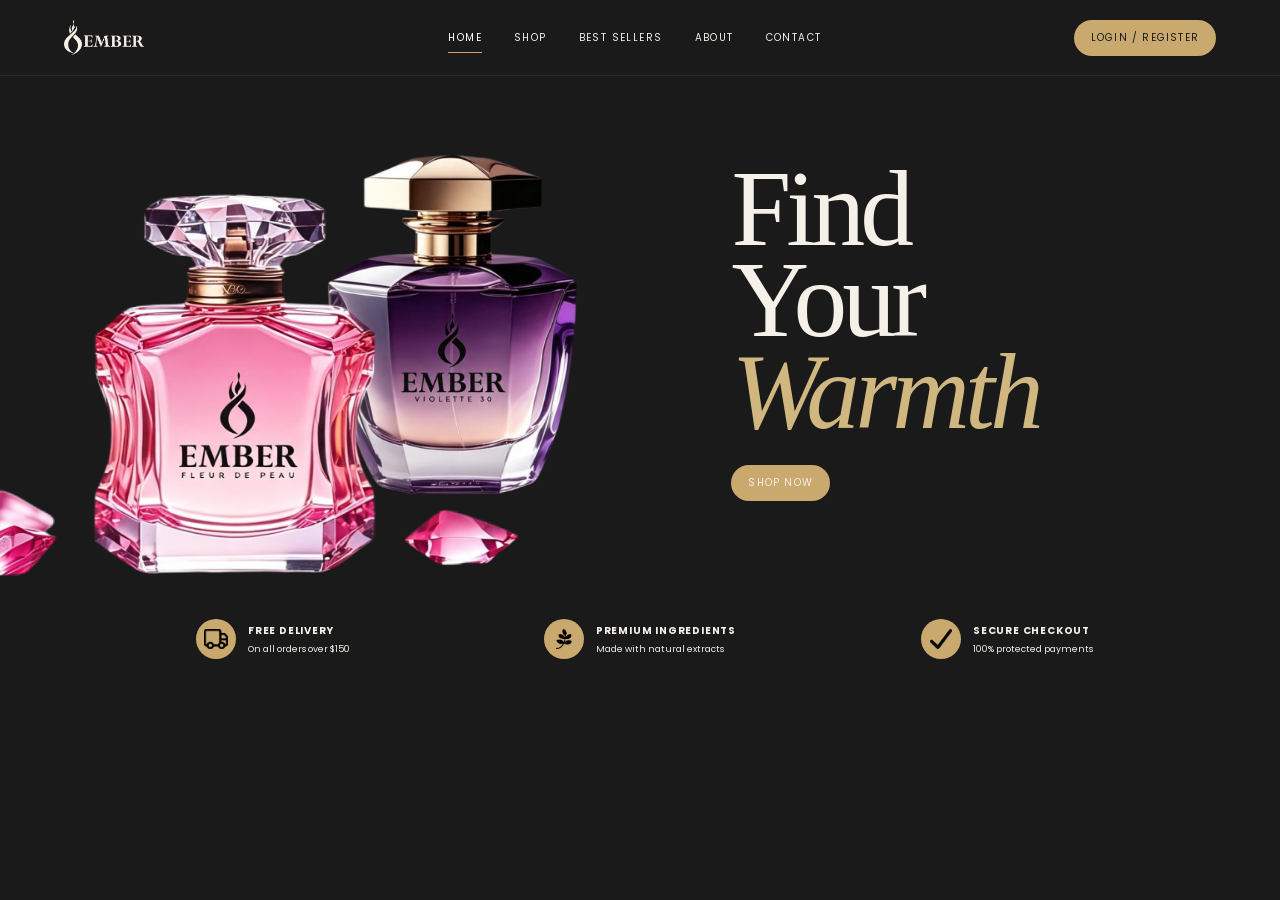
==== index.html @ fade37d4 "build first homepage section with images and icons(HTML & CSS)" ====
<!DOCTYPE html>
<html lang="en">
<head>
  <meta charset="UTF-8">
  <meta name="viewport" content="width=device-width, initial-scale=1.0">
  <title>Document</title>

  <link rel="preconnect" href="https://fonts.googleapis.com">
  <link rel="preconnect" href="https://fonts.gstatic.com" crossorigin>
  <link href="https://fonts.googleapis.com/css2?family=Montserrat:ital,wght@0,100..900;1,100..900&family=Poppins:ital,wght@0,100;0,200;0,300;0,400;0,500;0,600;0,700;0,800;0,900;1,100;1,200;1,300;1,400;1,500;1,600;1,700;1,800;1,900&display=swap" rel="stylesheet">

  <link rel="stylesheet" href="styles.css">
</head>
<body>
    <main class="homepage">
      <header class="homepage-header">
        <img src="images/logo/logo-cream white.png" alt="">
        
        <nav class="main-nav">
          <a class="active" href="#top">Home</a>
          <a href="#bestsellers">Shop</a>
          <a href="#bestsellers">Best Sellers</a>
          <a href="#about">About</a>
          <a href="#contact">Contact</a>
        </nav>

        <div class="header-actions">
          <button class="login-button">
            Login / Register
          </button>
        </div>
      </header>

      <section class="hero">
        <div class="hero-text">
          <h1>Find<br />Your <em>Warmth</em></h1>
          <a class="button button-champagne" href="#bestsellers">Shop now</a>
        </div>

        <div class="hero-art">
          <img class="image-1" src="images/products/1-transparent.png" alt="">
          <img class = "image-2" src="images/products/11-transparent.png" alt="">
        </div>  
      </div>
    </section>

    <section class="trust-strip">
      <div class="trust-item">
        <div class="trust-icon">
          <img src="images/icon/delivery.png" alt="">
        </div>
      <div>
        <strong>Free delivery</strong>
        <small>On all orders over $150</small>
      </div>
    </div>
      
      <div class="trust-item">
        <div class="trust-icon">
          <img src="images/icon/leaf.png" alt="">
        </div>
        <div>
          <strong>Premium ingredients</strong>
          <small>Made with natural extracts</small>
        </div>
      </div>
      
      <div class="trust-item">
        <div class="trust-icon">
          <img src="images/icon/check.png" alt="">
        </div>
        <div>
          <strong>Secure checkout</strong>
          <small>100% protected payments</small>
        </div>
      </div>
    </section>

    </main>
</body>
</html>
---- styles.css ----
:root{
  --ink:#1A1A1A;
  --paper:#F5F0E8;
  --champagne:#C9A96E;
  --champagne-light:#d0b77f;
  --serif: 'Perpetua', Georgia, serif;
  --sans:'Poppins',Arial,sans-serif;
  --ease:cubic-bezier(.23,1,.32,1)
}

*{
  box-sizing:border-box
}
  
html{
  scroll-behavior:smooth
}

body{
  margin:0;
  background:var(--ink);
  color:var(--paper);
  font-family:var(--sans);
  font-size:14px
}

a{
  color:inherit;
  text-decoration:none
}

button,input{
  font:inherit
}

button{
  border:0;
  cursor:pointer
}

.homepage{
  overflow:hidden;
  background:var(--ink)
}

.homepage-header{
  height:76px;
  padding:0 clamp(24px,5vw,74px);
  display:flex;
  align-items:center;
  gap:clamp(24px,5vw,72px);
  border-bottom:1px solid #f4ece314;
  position:relative;
  z-index:5
}

.homepage-header img{
  width: 80px;
  height: 35px;
  object-fit: cover;
  margin-right: 52px;
}

.main-nav{
  display:flex;
  align-items:center;
  gap:clamp(17px,2.5vw,38px);
  margin:auto;
  font-size:10px;
  letter-spacing:.14em;
  text-transform:uppercase;
  color: var(--paper)
}

.main-nav a{
  padding:30px 0;
  position:relative;
  transition:color .2s
}

.main-nav a:hover,.main-nav .active{color:#fff}.main-nav .active:after{
  content:"";
  height:1px;
  width:100%;
  position:absolute;
  left:0;
  bottom:23px;
  background:var(--champagne)
}

.header-actions{
  display:flex;
  align-items:center;
  gap:16px
}

.login-button,.button{
  border-radius:999px;
  padding:10px 17px;
  text-transform:uppercase;
  letter-spacing:.12em;
  font-size:10px;
  transition:transform .16s var(--ease),background .2s,color .2s
}

.login-button{
  background:var(--champagne);
  color:var(--ink)
}

.login-button:hover,.button-champagne:hover{
  background:var(--champagne-light)
}

.hero{
  min-height:520px;
  display:grid;
  grid-template-columns:58% 42%;
  align-items:center;
  padding:28px clamp(24px,8vw,120px) 36px clamp(24px,9vw,138px);
  position:relative 
}

.hero-text{
  position:relative;
  z-index:1;
  grid-column: 2;
  grid-row: 1;
}

.hero h1{
  font:500 clamp(64px,8.4vw,124px)/.78 var(--serif);
  letter-spacing:-.045em;
  line-height: 0.85;
  margin:0 0 28px
}

.hero h1 em{
  color:var(--champagne-light);
  font-weight:500
}

.button{
  display:inline-flex;
  align-items:center;
  gap:10px
}

.button-champagne{
  background:var(--champagne);
  color:var(--paper)
}

.button-dark{
  background:var(--ink);
  color:var(--paper)
}

.button-outline{
  border:1px solid var(--champagne);
  color:var(--paper);
  background:transparent
}

.button-outline:hover{
  background:var(--champagne);
  color:var(--ink)
}

button:active,.button:active{
  transform:scale(.97)
}

.hero-art{
  height:410px;
  position:relative;
  display:block;
  grid-column: 1;
  grid-row: 1;
}

.hero-art .image-1{
  position: absolute;
  left: -45%;
  bottom: -70;
  width: 800px;
  height: 500px;
  object-fit: cover;
  z-index: 2;
}

.hero-art .image-2{
  position: absolute;
  left: 24%;
  bottom: 15;
  width: 380px;
  height: 400px;
  object-fit: cover;
  z-index: 1;
}

.image-placeholder {
  position:relative;
  display:flex;
  align-items:center;
  overflow:hidden;
}


.trust-strip{
  display:grid;
  grid-template-columns:repeat(3,1fr);
  margin:0 clamp(24px,7vw,104px);
  padding:23px 0
}

.trust-item{
  display:flex;
  gap:12px;
  align-items:center;
  justify-content:center
}

.trust-icon {
  background:var(--champagne);
  width: 40px;
  height: 40px;
  border-radius: 50%;
  display:flex;
  align-items:center;
  justify-content:center
}

.trust-icon img {
  width: 24px;
  height: 20px;
  flex-shrink: 0;
  object-fit: contain;
}

.trust-item strong,.trust-item small{
  display:block
}

.trust-item strong{
  font-size:10px;
  letter-spacing:.08em;
  text-transform:uppercase
}

.trust-item small{
  font-size:9px;
  color:var(--paper);
  margin-top:4px
}
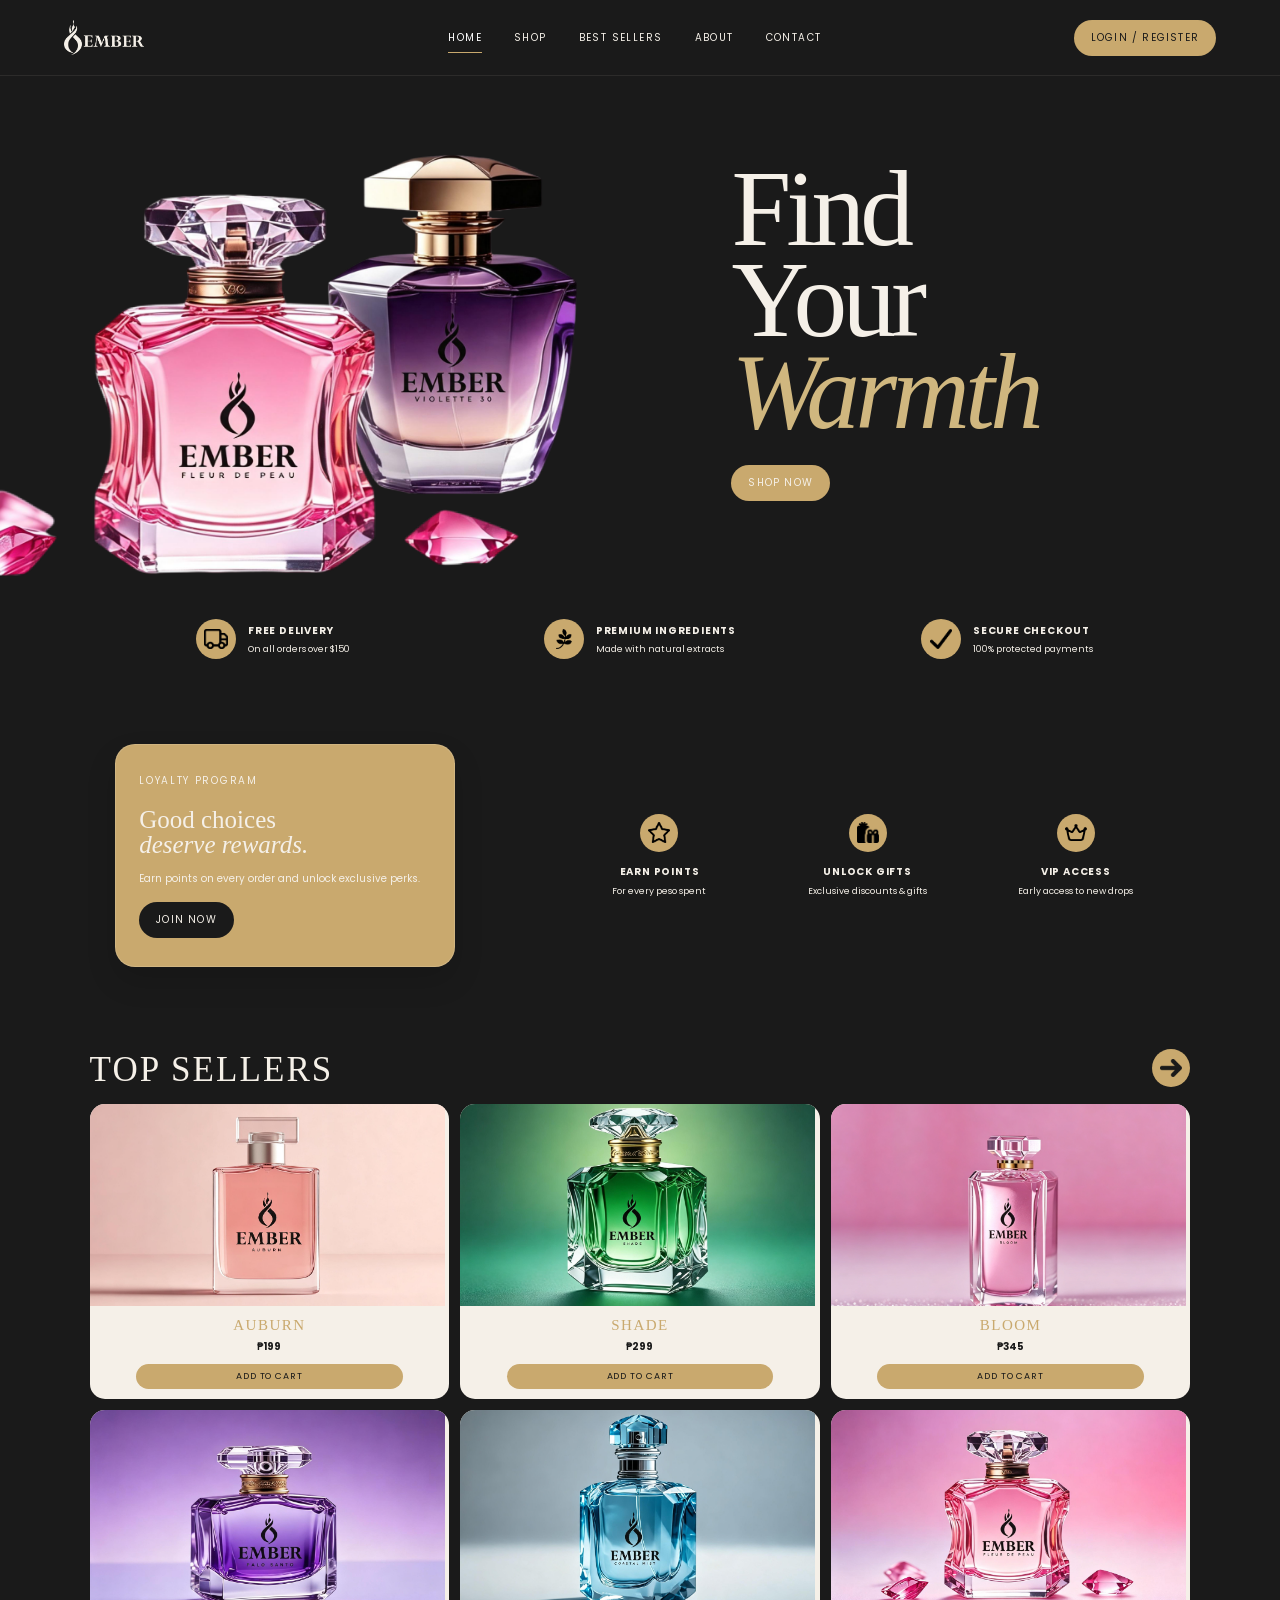
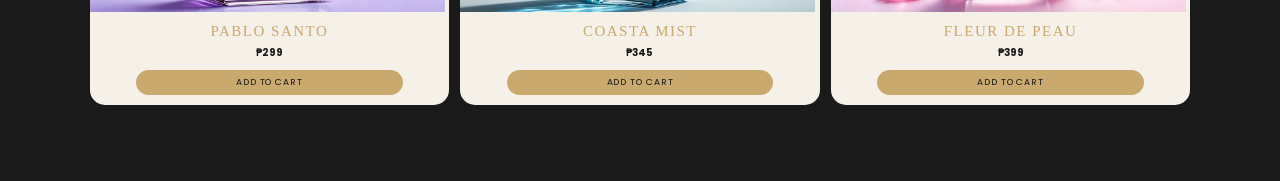
==== commit b960d9e8: "add loyalty card, perks, and top sellers section (HTML & CSS)" ====
--- a/index.html
+++ b/index.html
@@ -76,6 +76,129 @@
       </div>
     </section>
 
-    </main>
+    <section class="loyalty-section">
+      <div class="loyalty-card">
+        <p class="eyebrow">Loyalty program</p>
+        <h2>Good choices<br />
+          <em>deserve rewards.</em>
+        </h2>
+        <p>Earn points on every order and unlock exclusive perks.
+        </p>
+        <button class="button button-dark">
+          Join now
+        </button>
+      </div>
+      
+      <div class="perks">
+        <div class="perk">
+          <div class="perk-icon">
+            <img src="images/icon/star.png" alt="">
+          </div>
+          <strong>Earn points</strong>
+          <small>For every peso spent</small>
+        </div>
+      
+        <div class="perk">
+          <div class="perk-icon">
+            <img src="images/icon/gifts.png" alt="">
+          </div>
+          <strong>Unlock gifts</strong
+          ><small>Exclusive discounts & gifts</small>
+        </div>
+        
+        <div class="perk">
+          <div class="perk-icon">
+            <img src="images/icon/crown.png" alt="">
+          </div>
+          <strong>VIP access</strong>
+          <small>Early access to new drops</small>
+        </div>
+      </div>
+    </section>
+
+    <section class="catalog-section">
+      <div class="section-heading">
+        <div>
+          <h2>Top sellers</h2>
+        </div>
+
+      <a class="circle-link" href="#bestsellers">
+        <img src="images/icon/arrow.png" alt="">
+      </a>
+      </div>
+      
+      <div class="product-grid">
+        <article class="product-card">
+          <div class="image-placeholder">
+            <img src="images/products/7.png" alt="">
+          </div>
+          
+          <div class="product-info">
+            <h3>Auburn</h3>
+            <strong>&#8369;199</strong>
+            <button class="add-button">Add to cart</button>
+          </div>
+        </article>
+
+        <article class="product-card">
+          <div class="image-placeholder">
+            <img src="images/products/9.png" alt="">
+          </div>
+          <div class="product-info">
+            <h3>Shade</h3>
+            <strong>&#8369;299</strong>
+          <button class="add-button">Add to cart</button>
+          </div>
+        </article>
+
+        <article class="product-card">
+        <div class="image-placeholder">
+            <img src="images/products/6.png" alt="">
+        </div>
+        <div class="product-info">
+          <h3>Bloom</h3>
+          <strong>&#8369;345</strong>
+        <button class="add-button">Add to cart</button>
+        </div>
+      </article>
+      
+        <article class="product-card">
+          <div class="image-placeholder">
+            <img src="images/products/8.png" alt="">
+          </div>
+          <div class="product-info">
+            <h3>Pablo Santo</h3>
+            <strong>&#8369;299</strong>
+          <button class="add-button">Add to cart</button>
+          </div>
+        </article>
+        
+        <article class="product-card">
+          <div class="image-placeholder">
+            <img src="images/products/10.png" alt="">
+          </div>
+          <div class="product-info">
+          <h3>Coasta Mist</h3>
+          <strong>&#8369;345</strong>
+          <button class="add-button">Add to cart</button>
+          </div>
+        </article>
+        
+        <article class="product-card">
+          <div class="image-placeholder">
+            <img src="images/products/1.png" alt="">
+          </div>
+          <div class="product-info">
+            <h3>Fleur de Peau</h3>
+            <strong>&#8369;399</strong>
+            <button class="add-button">Add to cart</button>
+          </div>
+        </article>
+      </div>
+    </section>
+
+    
+
+  </main>
 </body>
 </html>
--- a/styles.css
+++ b/styles.css
@@ -108,7 +108,7 @@
   color:var(--ink)
 }
 
-.login-button:hover,.button-champagne:hover{
+.login-button:hover,.button-champagne:hover, .circle-link:hover{
   background:var(--champagne-light)
 }
 
@@ -156,6 +156,11 @@
   color:var(--paper)
 }
 
+.button-dark:hover{
+  background:var(--paper);
+  color:var(--ink)
+}
+
 .button-outline{
   border:1px solid var(--champagne);
   color:var(--paper);
@@ -167,7 +172,7 @@
   color:var(--ink)
 }
 
-button:active,.button:active{
+button:active,.button:active, .circle-link:active{
   transform:scale(.97)
 }
 
@@ -253,3 +258,195 @@
   color:var(--paper);
   margin-top:4px
 }
+
+.loyalty-section{
+  display:grid;
+  grid-template-columns:340px 1fr;
+  gap:9vw;
+  align-items:center;
+  padding:62px clamp(24px,9vw,138px)
+}
+
+.loyalty-card{
+  background-color:var(--champagne);
+  color:var(--paper);
+  padding:29px 24px;
+  border-radius:20px;
+  min-height:180px;
+  box-shadow:inset 0 0 0 1px #fff2,0 14px 30px #0002
+}
+
+.eyebrow{
+  text-transform:uppercase;
+  letter-spacing:.17em;
+  font-size:10px;
+  color:var(--paper);
+  margin:0 0 18px
+}
+
+.loyalty-card .eyebrow{
+  color:var(--paper)
+}
+
+.loyalty-card h2{
+  font:500 25px/1 var(--serif);
+  margin:0 0 14px
+}
+
+.loyalty-card>p:not(.eyebrow){
+  font-size:10px;
+  color:var(--paper);
+  margin:0 0 15px
+}
+
+.perks{
+  display:grid;
+  grid-template-columns:repeat(3,1fr);
+  gap:30px;
+  align-items: start;
+}
+
+.perk{
+  text-align:center;
+  display: flex;
+  flex-direction: column;
+  align-items: center;
+}
+
+.perk-icon{
+  display:flex;
+  align-items:center;
+  justify-content:center;
+  width: 38px;
+  height: 38px;
+  border-radius: 50%;
+  margin: 0 auto 12px;
+  background:var(--champagne);
+}
+
+.perk-icon img, .circle-link img {
+  width: 22px;
+  height: 22px;
+  object-fit: contain;
+}
+
+.perk strong,.perk small{
+  display:block
+}
+
+.perk strong{
+  font-size:10px;
+  text-transform:uppercase;
+  letter-spacing:.08em
+}
+
+.perk small{
+  font-size:9px;
+  line-height:1.4;
+  color:var(--paper);
+  max-width:120px;
+  margin:5px auto 0
+}
+
+.catalog-section{
+  padding:20px clamp(24px,7vw,104px) 76px
+}
+
+.section-heading{
+  display:flex;
+  align-items:end;
+  justify-content:space-between;
+  margin-bottom:17px
+}
+
+.section-heading div {
+  display:flex;
+  align-items:center;
+  justify-content: center;
+}
+
+.section-heading h2{
+  font:200 35px/1 var(--serif);
+  margin:0;
+  text-transform:uppercase;
+  letter-spacing:.06em;
+}
+
+.circle-link{
+  display: flex;
+  align-items: center;
+  justify-content: center;
+  height:38px;
+  width:38px;
+  place-items:center;
+  border-radius:50%;
+  background-color: var(--champagne);
+}
+
+.product-grid{
+  display:grid;
+  grid-template-columns:repeat(3,1fr);
+  gap:11px
+}
+
+.product-card{
+  background:var(--paper);
+  border-radius:15px;
+  overflow:hidden;
+  color:var(--ink);
+  transition:transform .24s var(--ease),box-shadow .24s
+}
+
+.product-card:hover{
+  transform:translateY(-5px);
+  box-shadow:0 16px 30px #0005
+}
+
+.product-card .image-placeholder{
+  height:202px;
+  border:0;
+  border-radius:0;
+  color:var(--ink)
+}
+
+.image-placeholder img {
+  width: 355px;
+  height: 240px;
+  object-fit: cover;
+}
+
+.product-info{
+  padding:11px 13px 10px;
+  text-align:center
+}
+
+.product-info h3{
+  font:500 15px var(--serif);
+  color: var(--champagne);
+  text-transform:uppercase;
+  letter-spacing:.1em;margin:0 0 1px
+}
+
+.product-info strong{
+  font-size:10px;
+  color:var(--ink)
+}
+
+.add-button{
+  display:block;
+  background:var(--champagne);
+  color:var(--ink);
+  border-radius:999px;
+  padding:6px 16px;
+  margin:8px auto 0;
+  width:80%;
+  font-size:9px;
+  letter-spacing:.1em;
+  text-transform:uppercase;
+  transition:background .2s,color .2s
+}
+
+.add-button:hover{
+  background:var(--champagne-light);
+  color:var(--ink)
+}
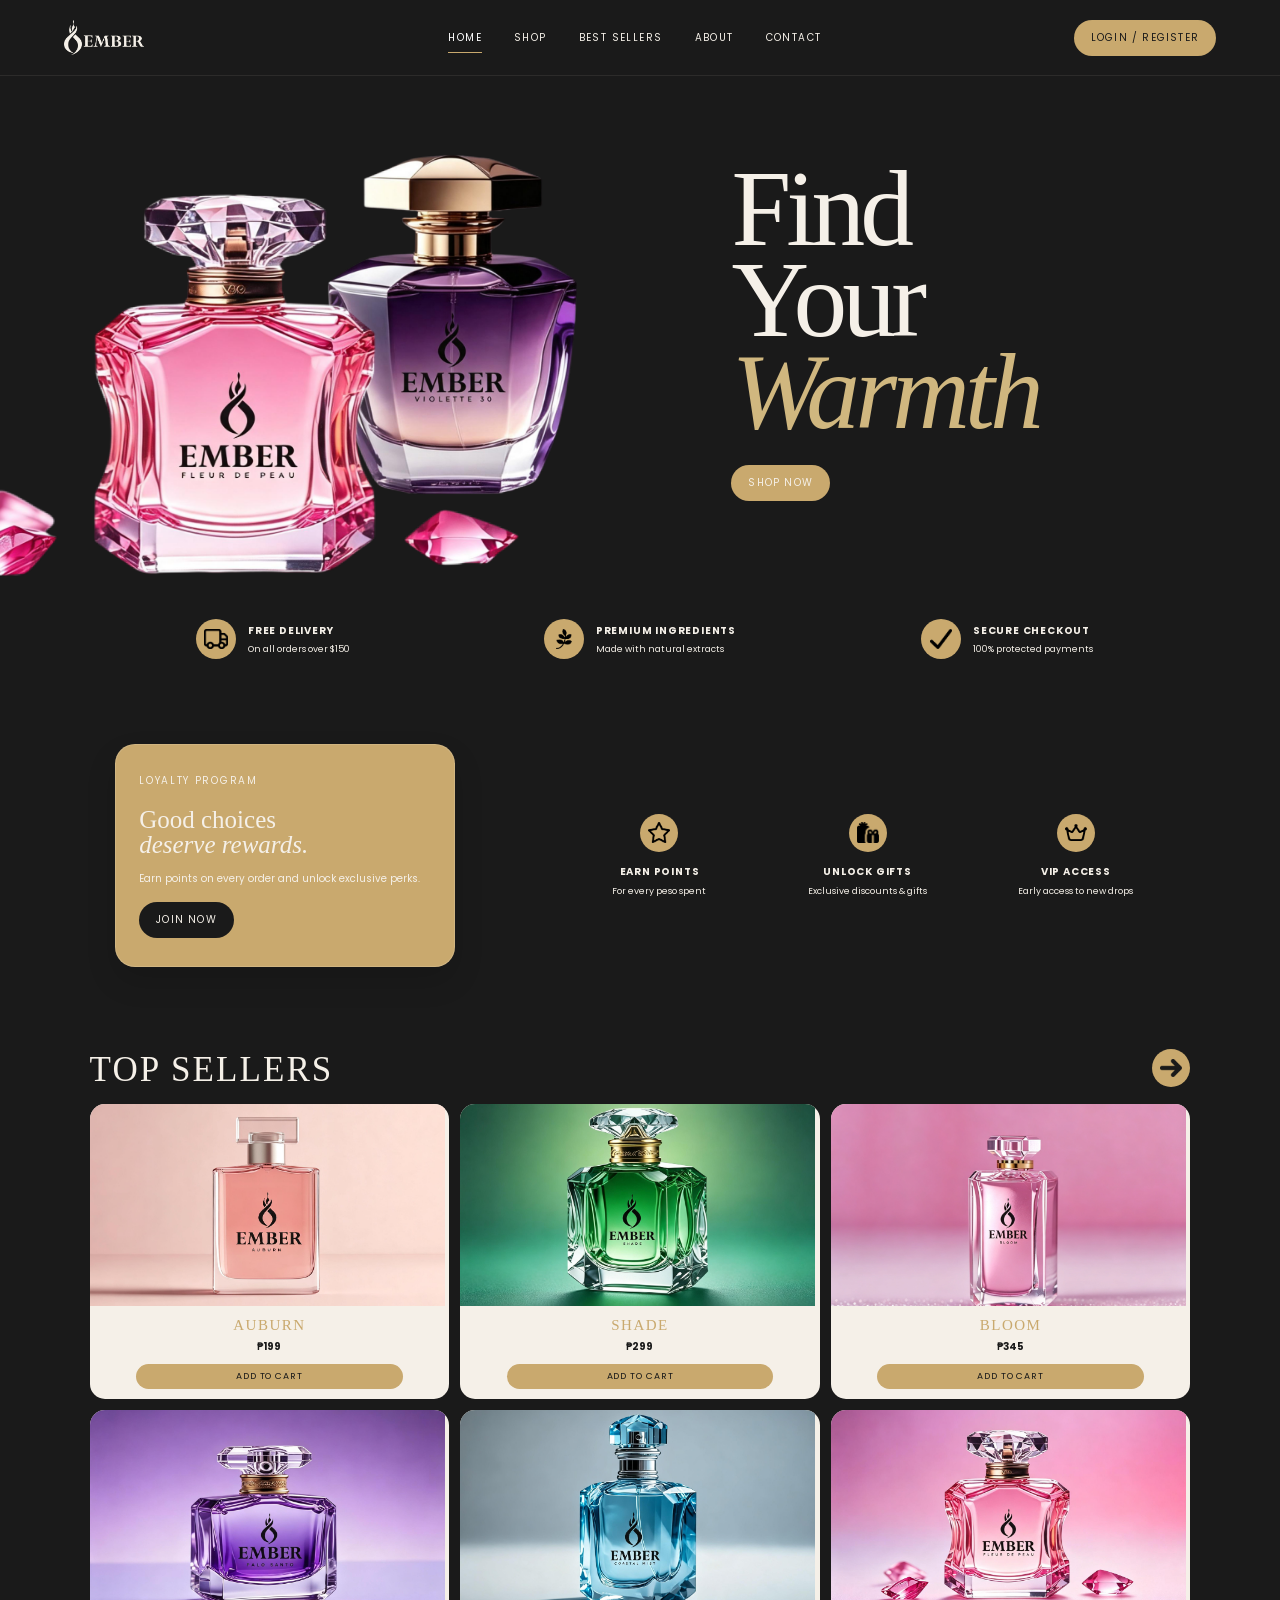
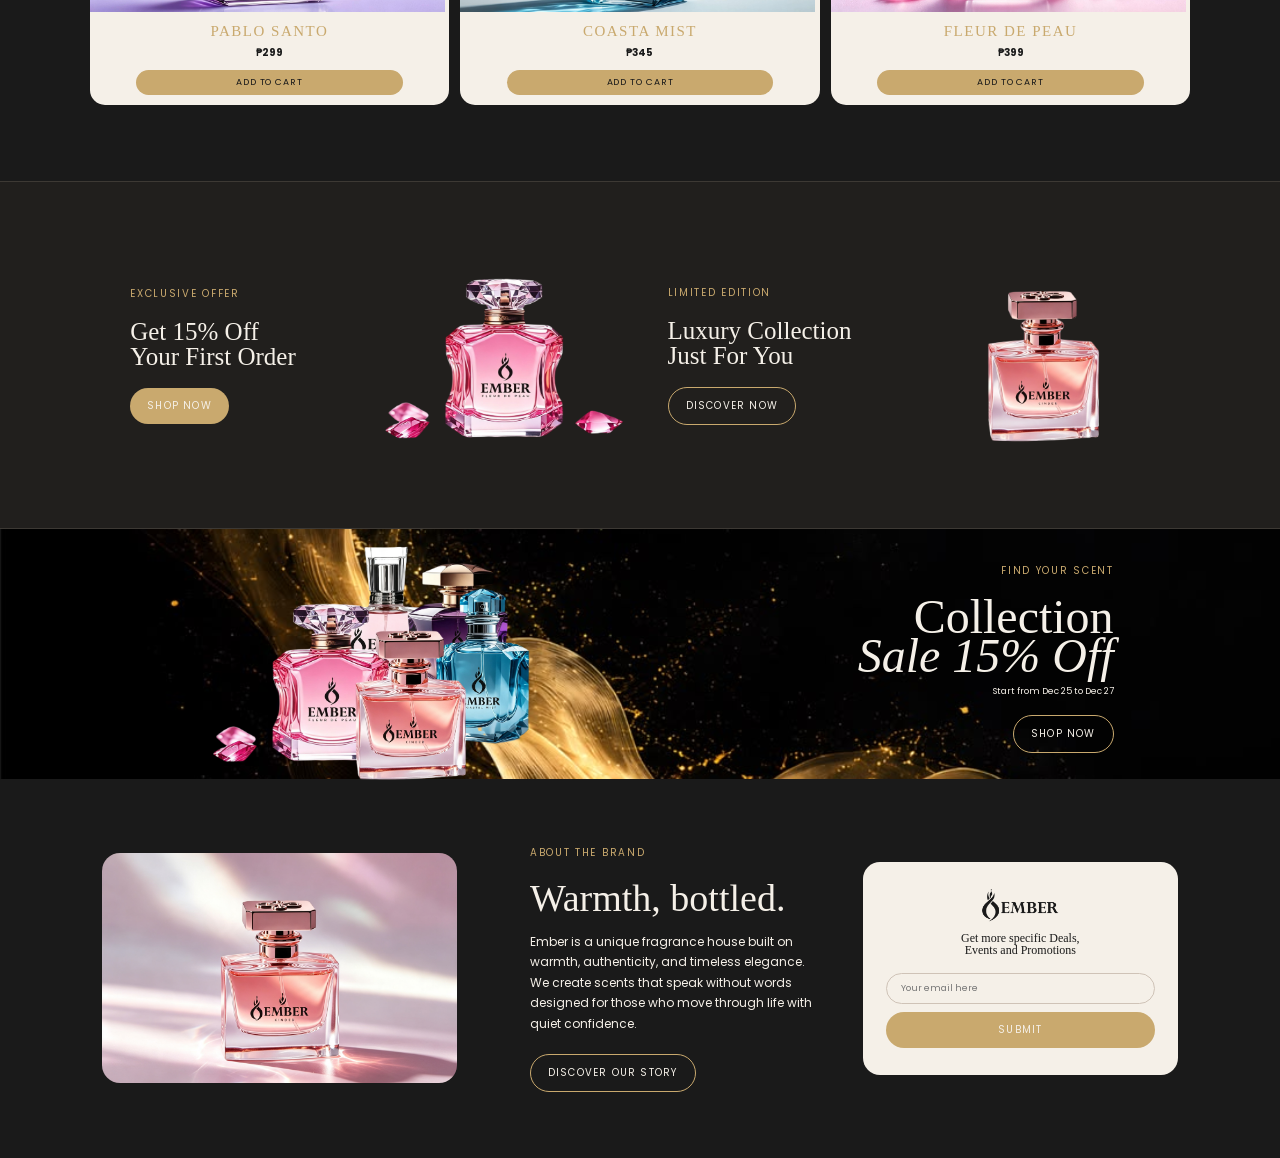
==== commit 20522646: "add offers, collection sale, and campaign sections (HTML & CSS)" ====
--- a/index.html
+++ b/index.html
@@ -197,7 +197,73 @@
       </div>
     </section>
 
-    
+    <section class="offers-section">
+      <article>
+        <p class="eyebrow">Exclusive offer</p>
+        <h2>Get 15% Off<br />Your First Order</h2>
+        <button class="button button-champagne">
+          shop now
+        </button>
+      </article>
+      
+      <div class="image-placeholder">
+        <img src="images/products/1-transparent.png" alt="">
+      </div>      
+      
+      <article>
+        <p class="eyebrow">limited edition</p>
+        <h2>Luxury Collection<br />Just For You</h2>
+        <button class="button button-outline">
+          discover now
+        </button>
+      </article>
+      
+      <div class="image-placeholder">
+        <img src="images/products/4-transparent.png" alt="">
+      </div>
+    </section>
+
+    <section class="campaign-section">
+      <div class="image-placeholder">
+        <img src="/images/products/group-products.png" alt="">
+      </div>
+
+      <div class="campaign-copy">
+        <p class="eyebrow">Find your scent</p>
+        <h2>Collection<br /><em>Sale 15% Off</em></h2>
+        <p>Start from Dec 25 to Dec 27</p>
+        <a class="button button-outline" href="#bestsellers">Shop now</a>
+      </div>
+    </section>
+
+    <section class="about-section" id="about">
+      <div class="image-placeholder">
+        <img src="images/products/4.png" alt="">
+      </div>
+      
+      <div class="about-copy">
+        <p class="eyebrow">About the brand</p>
+        <h2>Warmth, bottled.</h2>
+        <p>Ember is a unique fragrance house built on warmth, authenticity, and timeless elegance. We create scents that speak without words designed for those who move through life with quiet confidence.
+        </p>
+        <a class="button button-outline" href="#contact">Discover our story </a>
+      </div>
+      
+      <div class="subscribe-card">
+        <div class="image-placeholder">
+          <img src="images/logo/logo-charcoal black.png" alt="">
+        </div>
+
+        <h4>Get more specific Deals, <br>Events and Promotions</h4>
+        <form class="subscribe-form">         
+        <input type="email" placeholder="Your email here" required />
+        
+        <button class="button button-champagne" type="submit">Submit</button>
+        </form>
+
+        <p class="success-message" hidden>You're on the list. Keep an eye on your inbox.</p>
+      </div>
+    </section>
 
   </main>
 </body>
--- a/styles.css
+++ b/styles.css
@@ -3,6 +3,7 @@
   --paper:#F5F0E8;
   --champagne:#C9A96E;
   --champagne-light:#d0b77f;
+  --line:#3d3934;
   --serif: 'Perpetua', Georgia, serif;
   --sans:'Poppins',Arial,sans-serif;
   --ease:cubic-bezier(.23,1,.32,1)
@@ -168,8 +169,7 @@
 }
 
 .button-outline:hover{
-  background:var(--champagne);
-  color:var(--ink)
+  background:var(--champagne)
 }
 
 button:active,.button:active, .circle-link:active{
@@ -449,4 +449,161 @@
 .add-button:hover{
   background:var(--champagne-light);
   color:var(--ink)
-}+}
+
+.offers-section{
+  display:grid;
+  grid-template-columns:1fr 1fr 1fr 1fr;
+  align-items:center;
+  background:#211f1d;
+  border-top:1px solid var(--line);
+  border-bottom:1px solid var(--line);
+  padding:48px clamp(24px,9vw,138px);
+  gap:25px
+}
+
+.offers-section article{
+  padding:0 15px
+}
+
+.offers-section h2{
+  font:500 25px/.93 var(--serif);
+  margin:0 0 19px;
+  line-height: 0.99;
+}
+
+.offers-section .eyebrow, .campaign-section .eyebrow, .about-copy .eyebrow{
+  color: var(--champagne);
+}
+
+.offers-section .image-placeholder{
+  display: flex;
+  align-items: center;
+  justify-content: center;
+}
+
+.offers-section .image-placeholder img{
+  height:250px;
+  border-radius:15px;
+  width: 500px;
+  object-fit: cover;
+}
+
+.offers-section .button-champagne:hover{
+  background:var(--ink);
+  color:var(--paper);
+  border:1px solid var(--champagne);
+}
+
+.campaign-section{
+  height:250px;
+  display:grid;
+  grid-template-columns: 1fr 1fr;
+  justify-content:flex-end;
+  align-items:center;
+  padding:34px 13%;
+  background-color: var(--ink);
+  background: url("images/background\ img/collection-sale.jpg") center center / cover no-repeat;
+}
+
+.campaign-section .image-placeholder img{
+  height: 300px;
+  border-radius:15px;
+  width: 500px;
+  object-fit: contain;
+  margin-bottom: -20px;
+}
+
+.campaign-copy{
+  position:relative;
+  text-align:right;
+}
+
+.campaign-copy h2{
+  font:500 48px/.82 var(--serif);
+  margin:0 0 9px
+}
+
+.campaign-copy p:not(.eyebrow){
+  font-size:9px;
+  color:var(--paper);
+  margin:0 0 17px
+}
+
+.about-section{
+  display:grid;
+  grid-template-columns:1.2fr .9fr 1fr;
+  align-items:center;
+  gap:50px;
+  padding:66px clamp(24px,8vw,120px)
+}
+
+.about-section>.image-placeholder img{
+  height:230px;
+  border-radius:18px
+}
+
+
+.about-copy h2{
+  font:500 38px/1 var(--serif);
+  margin:0 0 15px
+}
+
+.about-copy>p:not(.eyebrow){
+  font-size:12px;
+  line-height:1.7;
+  color:var(--paper);
+  margin:0 0 20px
+}
+
+.subscribe-card{
+  background:var(--paper);
+  color:var(--ink);
+  border-radius:17px;
+  padding:27px 23px;
+  text-align:center;
+}
+
+.subscribe-card .image-placeholder{
+  display: flex;
+  align-items: center;
+  justify-content: center;
+}
+
+.subscribe-card img {
+  width: 80px;
+  height: 35px;
+  object-fit: cover;
+}
+
+.subscribe-card h4{
+  font:500 12px/1.05 var(--serif);
+  margin:8px 0 16px
+}
+
+.subscribe-form{
+  display:flex;
+  flex-direction:column;
+  gap:8px
+}
+
+.subscribe-card input,.footer-signup input{
+  border:1px solid #cfc3b7;
+  border-radius:999px;
+  padding:8px 14px;
+  font-size:9px;
+  outline:none;
+  background:transparent;
+}
+
+.subscribe-card button{
+  display: flex;
+  justify-content: center;
+  align-items: center;
+}
+
+.success-message{
+  font-size:10px;color:#84704c;
+  line-height:1.5
+}
+
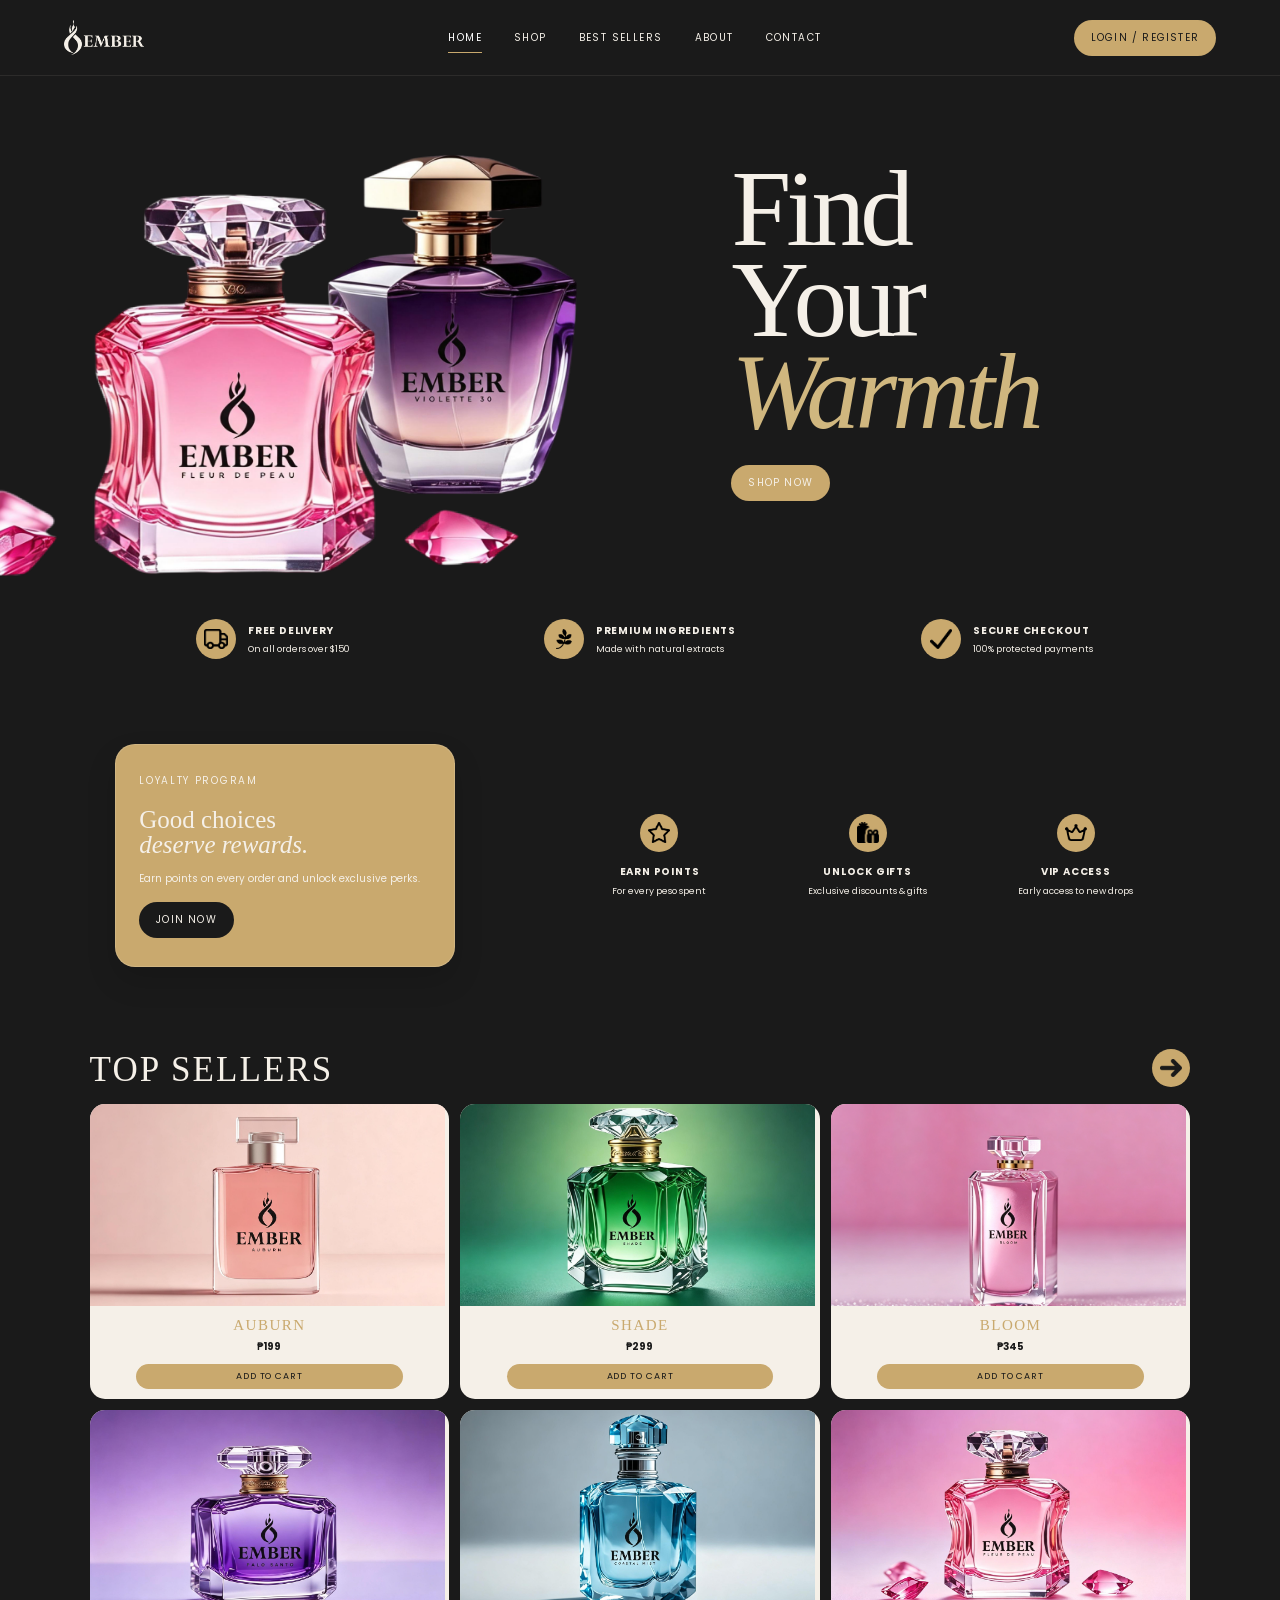
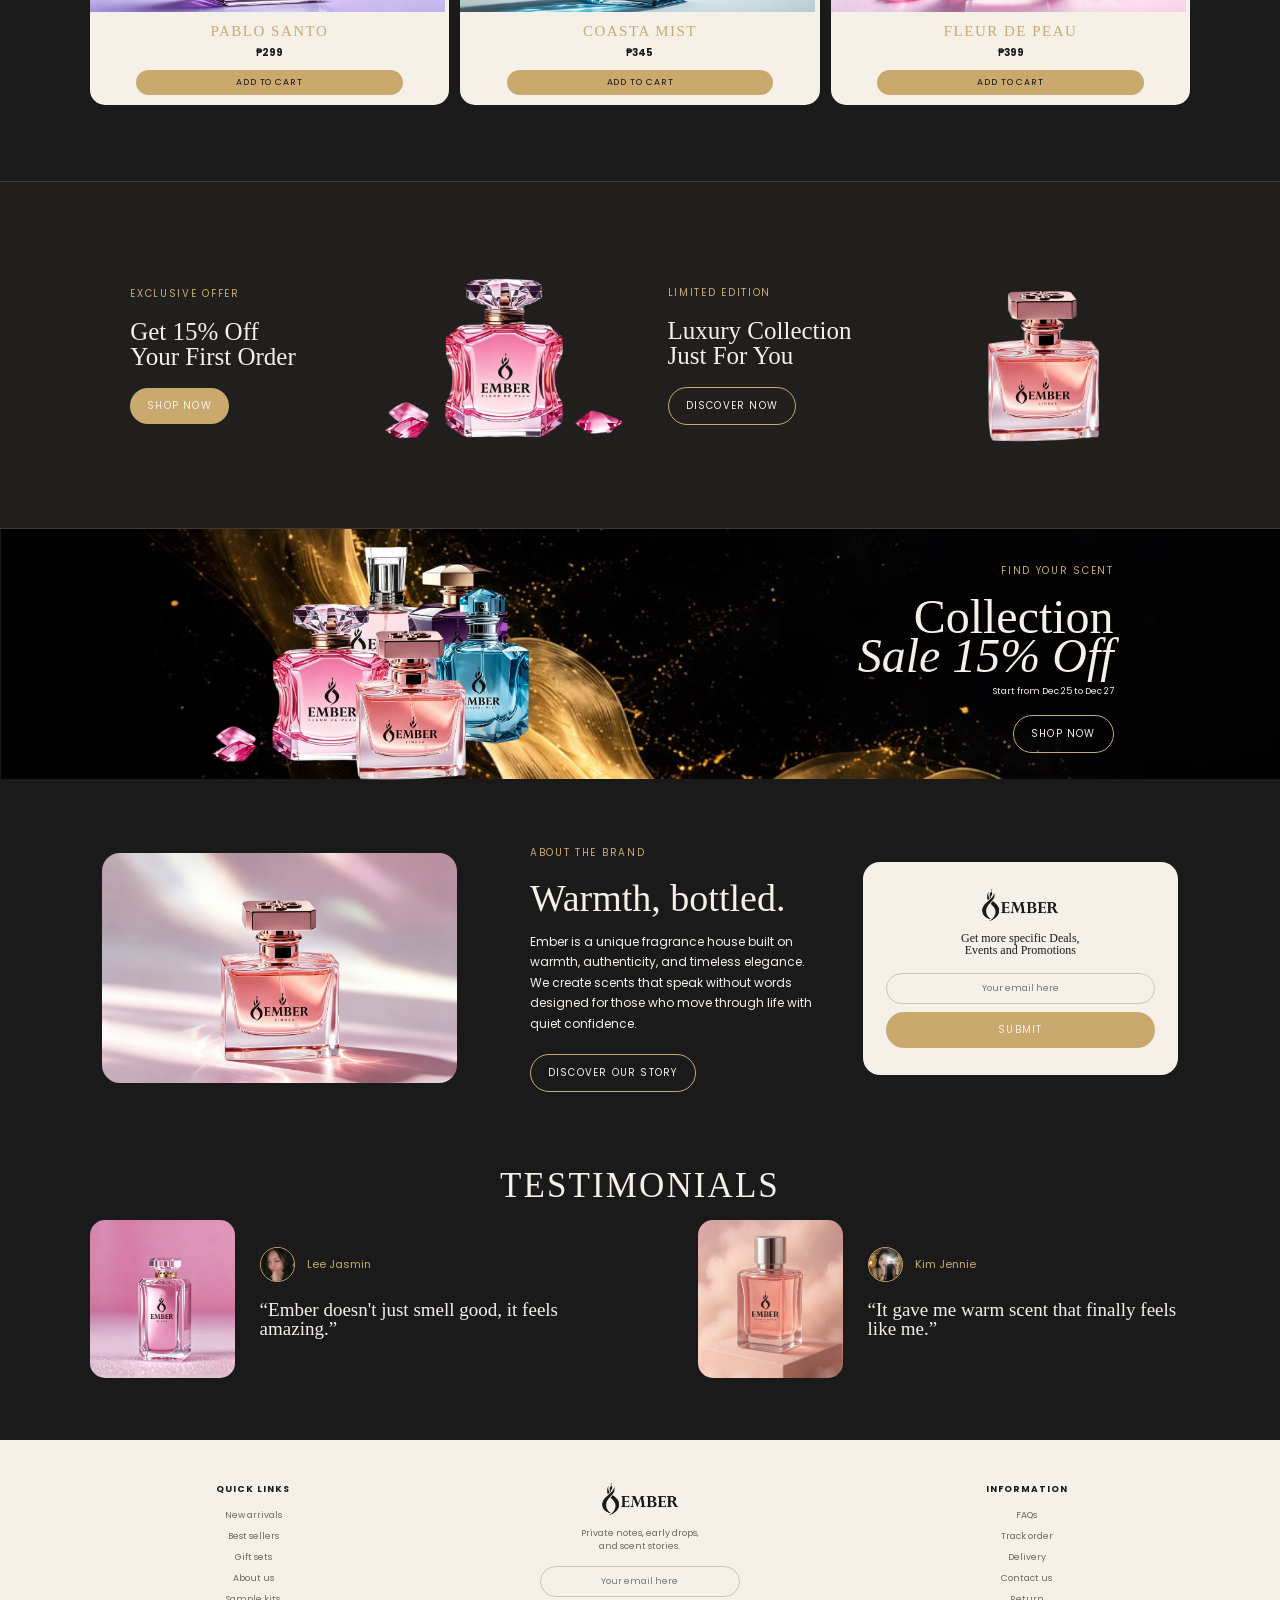
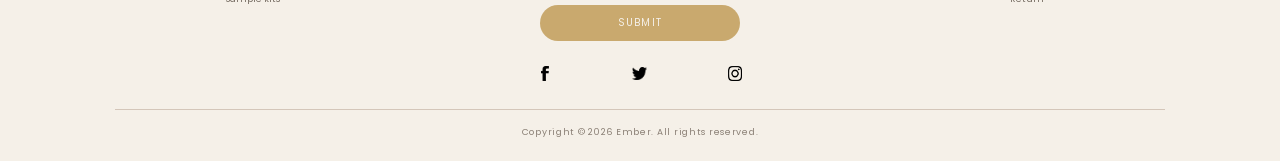
==== commit 4d658295: "add testimonials, and footer section (HTML & CSS)" ====
--- a/index.html
+++ b/index.html
@@ -265,6 +265,89 @@
       </div>
     </section>
 
+    <section class="testimonial-section">
+      <div class="section-heading centered">
+        <div>
+          <h2>Testimonials</h2>
+        </div>
+      </div>
+      
+      <div class="testimonial-grid">
+        <article>
+          <div class="image-placeholder">
+            <img src="images/products/6.png" alt="">
+          </div>
+          
+          <div>
+            <div class="profile">
+              <img src="/images/profiles/IMG_20251002_214606_012.jpg" alt="">
+              <small>Lee Jasmin</small>
+            </div>
+            
+            <p>“Ember doesn't just smell good, it feels amazing.”</p>
+          </div>
+        </article>
+        
+        <article>
+          <div class="image-placeholder">
+            <img src="images/products/2.png" alt="">
+          </div>
+          
+          <div>
+             <div class="profile">
+              <img src="/images/profiles/Jennie Fan Club - 3_100.jpg" alt="">
+              <small>Kim Jennie</small>
+            </div>
+            
+            <p>“It gave me warm scent that finally feels like me.”</p>
+          </div>
+        </article>
+      </div>
+    </section>
+
+    <footer class="site-footer">
+      <div class="footer-links"><div>
+        <strong>Quick links</strong>
+        <a href="#bestsellers">New arrivals</a>
+        <a href="#bestsellers">Best sellers</a>
+        <a href="#bestsellers">Gift sets</a>
+        <a href="#about">About us</a>
+        <a href="#contact">Sample kits</a>
+      </div>
+      
+      <div class="footer-signup">
+        <a class="brand footer-brand" href="#top">
+          <img src="images/logo/logo-charcoal black.png" alt="">
+        </a>
+
+        <p>Private notes, early drops,<br />and scent stories.</p>
+
+          <form class="subscribe-form">
+            <input type="email" placeholder="Your email here" required />
+            
+            <button class="button button-champagne" type="submit">Submit
+            </button>
+          </form>
+        
+        <div class="socials">
+          <img src="images/icon/facebook.png" alt="">
+          <img src="images/icon/twitter.png" alt="">
+          <img src="images/icon/instagram.png" alt="">
+        </div>
+      </div> 
+        
+        <div>
+          <strong>Information</strong>
+          <a href="#contact">FAQs</a>
+          <a href="#contact">Track order</a>
+          <a href="#contact">Delivery</a>
+          <a href="#contact">Contact us</a>
+          <a href="#contact">Return</a>
+        </div>
+      </div>
+      
+      <p class="copyright">Copyright © 2026 Ember. All rights reserved.</p>
+    </footer>
   </main>
 </body>
 </html>
--- a/styles.css
+++ b/styles.css
@@ -564,13 +564,13 @@
   text-align:center;
 }
 
-.subscribe-card .image-placeholder{
+.subscribe-card .image-placeholder, .footer-brand{
   display: flex;
   align-items: center;
   justify-content: center;
 }
 
-.subscribe-card img {
+.subscribe-card img, .footer-brand img{
   width: 80px;
   height: 35px;
   object-fit: cover;
@@ -594,9 +594,10 @@
   font-size:9px;
   outline:none;
   background:transparent;
-}
-
-.subscribe-card button{
+  text-align: center;
+}
+
+.subscribe-card button, .subscribe-form button{
   display: flex;
   justify-content: center;
   align-items: center;
@@ -607,3 +608,309 @@
   line-height:1.5
 }
 
+.testimonial-section{
+  padding:10px clamp(24px,7vw,104px) 62px
+}
+
+.centered{
+  justify-content:center;
+  text-align:center
+}
+
+.testimonial-grid{
+  display:grid;
+  grid-template-columns:1fr 1fr;
+  gap:9vw
+}
+
+.testimonial-grid article{
+  display:flex;
+  align-items:center;
+  gap:25px
+}
+
+.testimonial-grid .image-placeholder{
+  height:158px;
+  width:145px;
+  object-fit: cover;
+  flex:none;
+  border-radius:15px;
+}
+
+.testimonial-grid .image-placeholder img {
+  height:158px;
+  width:145px;
+  object-fit: cover;
+}
+
+.testimonial-grid article>div:last-child p{
+  font:500 19px/1.05 var(--serif);
+  margin:0 0 12px
+}
+
+.profile {
+  display: flex;
+  align-items: center;
+  justify-content: start;
+  margin-bottom: 18px;
+}
+
+.profile img{
+  width: 35px;
+  height: 35px;
+  object-fit: cover;
+  border-radius: 50%;
+  border:1px solid var(--champagne);
+  margin-right: 12px;
+}
+
+.testimonial-grid small{
+  font-size:11px;
+  color:var(--champagne);
+}
+
+.site-footer{
+  background:var(--paper);
+  color:var(--ink);
+  padding:43px clamp(24px,9vw,138px) 22px
+}
+
+.footer-links{
+  display:grid;
+  grid-template-columns:1fr 1.3fr 1fr;
+  gap:70px
+}
+
+.footer-links>div:not(.footer-signup){
+  display:flex;
+  flex-direction:column;
+  align-items: center;
+  gap:8px
+}
+
+.footer-links strong{
+  text-transform:uppercase
+  ;font-size:9px;
+  letter-spacing:.12em;margin-bottom:5px
+}
+
+.footer-links a{
+  font-size:9px;
+  color:#71675d
+}
+
+.footer-signup{
+  text-align:center
+}
+
+.footer-signup p{
+  font-size:9px;
+  color:#71675d;
+  line-height:1.4
+}
+
+.footer-signup form{
+  max-width:200px;
+  margin:14px auto
+}
+
+.socials{
+  display:flex;
+  align-items: center;
+  justify-content: center;
+  gap: 80px;
+  margin-top:25px;
+}
+
+.socials img{
+  width: 15px;
+  height: 15px;
+  object-fit: contain;
+}
+
+.copyright{
+  text-align:center;
+  border-top:1px solid #d4c6b9;
+  padding-top:16px;
+  margin:28px 0 0;
+  color:#8b8076;
+  font-size:9px;
+  letter-spacing:.08em
+}
+
+@media(max-width:800px){
+  .site-header{
+    height:65px;justify-content:space-between
+  }
+  
+  .mobile-menu-button{
+    display:block
+  }
+  
+  .header-actions{
+    margin-left:auto
+  }
+  
+  .main-nav{
+    display:none;
+    position:absolute;
+    top:65px;
+    left:15px;
+    right:15px;
+    background:#242321;
+    border:1px solid var(--line);
+    padding:12px 18px;flex-direction:column;
+    align-items:flex-start;
+    gap:0
+  }
+  
+  .main-nav.is-open{
+    display:flex
+  }
+  
+  .main-nav a{
+    padding:13px 0;width:100%;
+    border-bottom:1px solid var(--line)
+  }
+  
+  .main-nav .active:after{
+    display:none
+  }
+  
+  .login-button{
+    display:none
+  }
+  
+  .hero{
+    grid-template-columns:1fr;min-height:auto;padding-top:50px
+  }
+  
+  .hero-art{
+    order:-1;height:260px
+  }
+  
+  .hero-placeholder{
+    height:245px
+  }
+  
+  .orbit-one{
+    height:260px;width:115px
+  }
+  
+  .orbit-two{
+    height:330px;width:140px
+  }
+  
+  .hero h1{
+    font-size:72px
+  }
+  
+  .trust-strip{
+    grid-template-columns:1fr;margin:0 24px;gap:14px
+  }
+  
+  .trust-item{
+    justify-content:flex-start;
+    border-right:0;
+    border-bottom:1px solid var(--line);
+    padding-bottom:14px
+  }
+  
+  .trust-item:last-child{
+    border:0;
+    padding-bottom:0
+  }
+  
+  .loyalty-section{
+    grid-template-columns:1fr;
+    padding-top:48px
+  }
+  
+  .perks{
+    gap:8px
+  }
+  
+  .product-grid{
+    grid-template-columns:repeat(2,1fr)
+  }
+  
+  .product-card .image-placeholder{
+    height:170px
+  }
+  
+  .offers-section{
+    grid-template-columns:1fr 1fr;
+    padding:40px 24px
+  }
+  
+  .offers-section .image-placeholder{
+    height:130px
+  }
+  
+  .campaign-section{
+    min-height:275px;
+    padding:30px 24px
+  }
+  
+  .about-section{
+    grid-template-columns:1fr
+    ;gap:25px
+  }
+  
+  .about-section>.image-placeholder{
+    height:260px
+  }
+  
+  .testimonial-grid{
+    grid-template-columns:1fr;
+    gap:30px
+  }
+  
+  .footer-links{
+    grid-template-columns:1fr 1fr;
+    gap:35px
+  }
+  
+  .footer-signup{
+    grid-column:1/-1;
+    grid-row:1
+  }
+  
+  .footer-links>div:last-child{
+    grid-column:2
+  }
+}
+
+@media(max-width:430px){
+  .hero h1{
+    font-size:62px
+  }
+  
+  .section-heading h2{
+    font-size:30px
+  }
+  
+  .product-card .image-placeholder{
+    height:150px
+  }
+  
+  .offers-section{
+    gap:12px
+  }
+  
+  .offers-section h2{
+    font-size:21px
+  }
+  
+  .campaign-copy h2{
+    font-size:40px
+  }
+  
+  .testimonial-grid article{
+    gap:14px
+  }
+  
+  .testimonial-grid .image-placeholder{
+    width:115px
+  }
+}
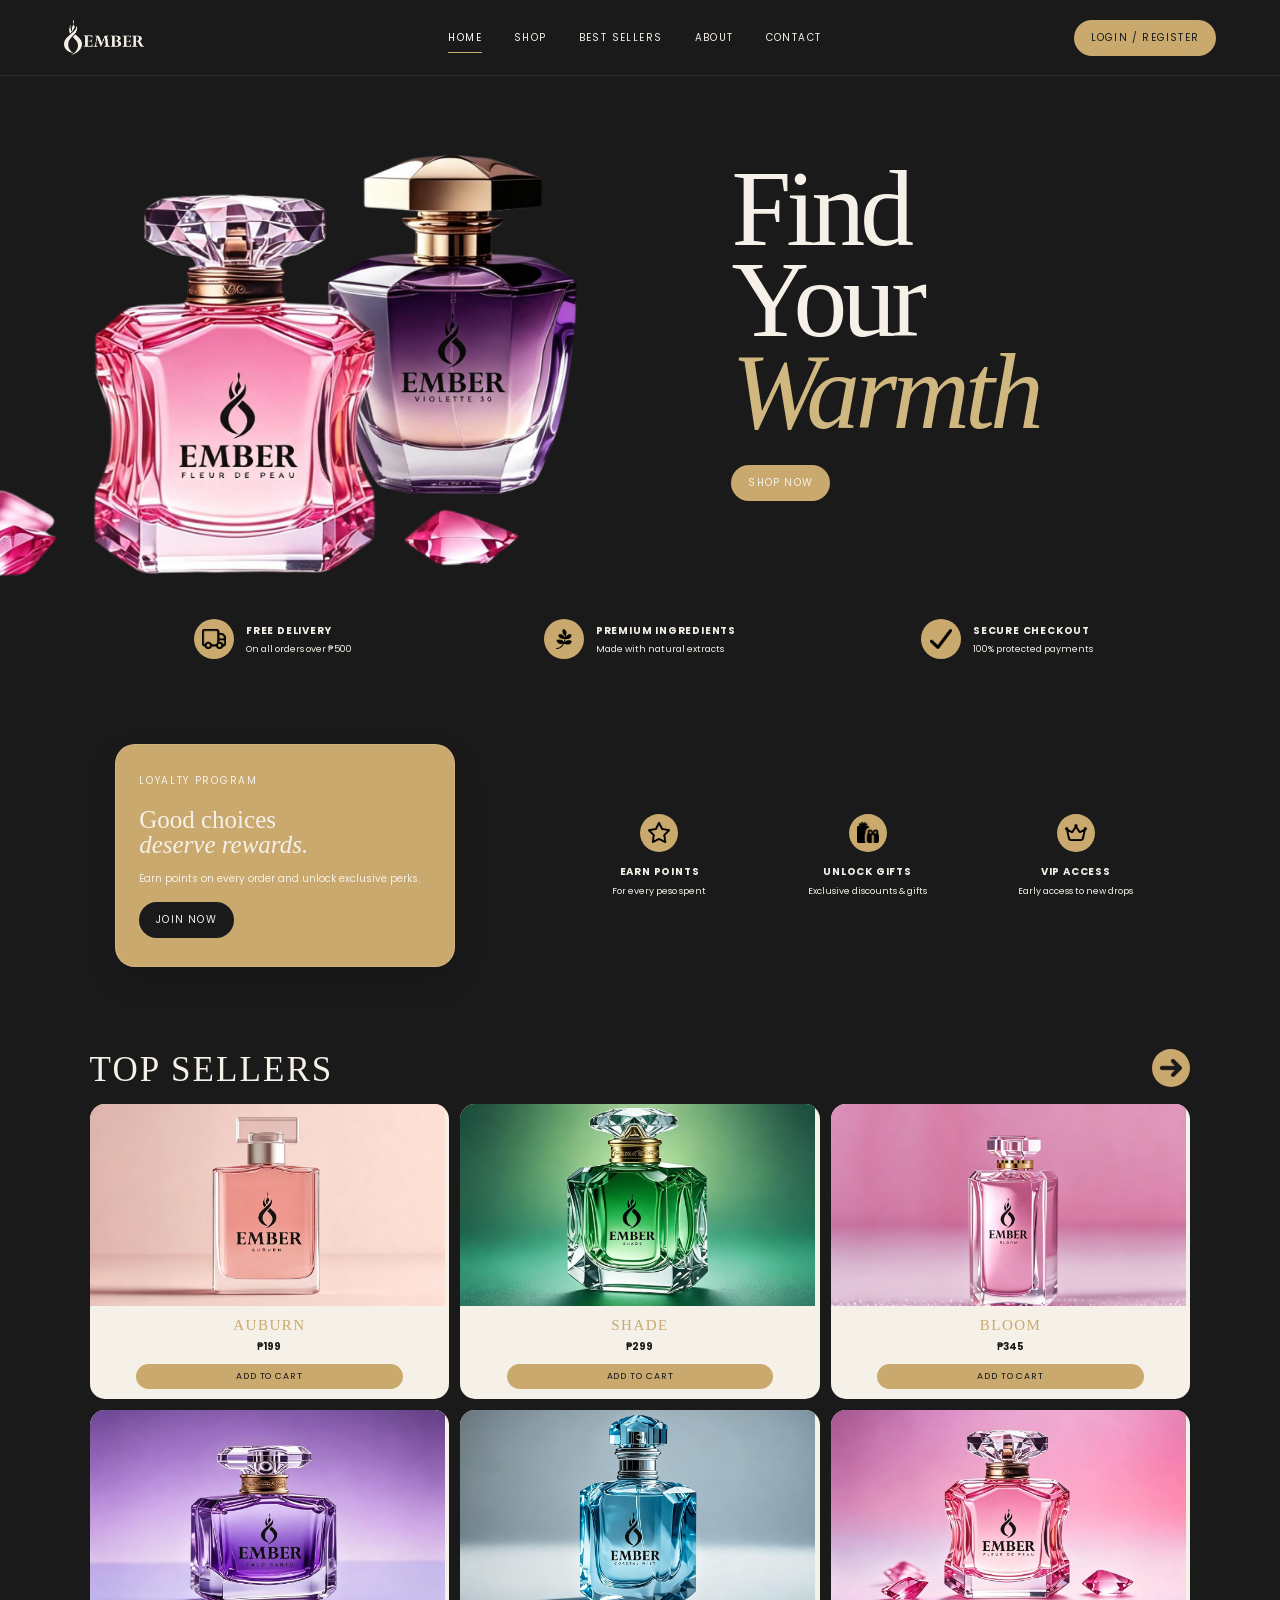
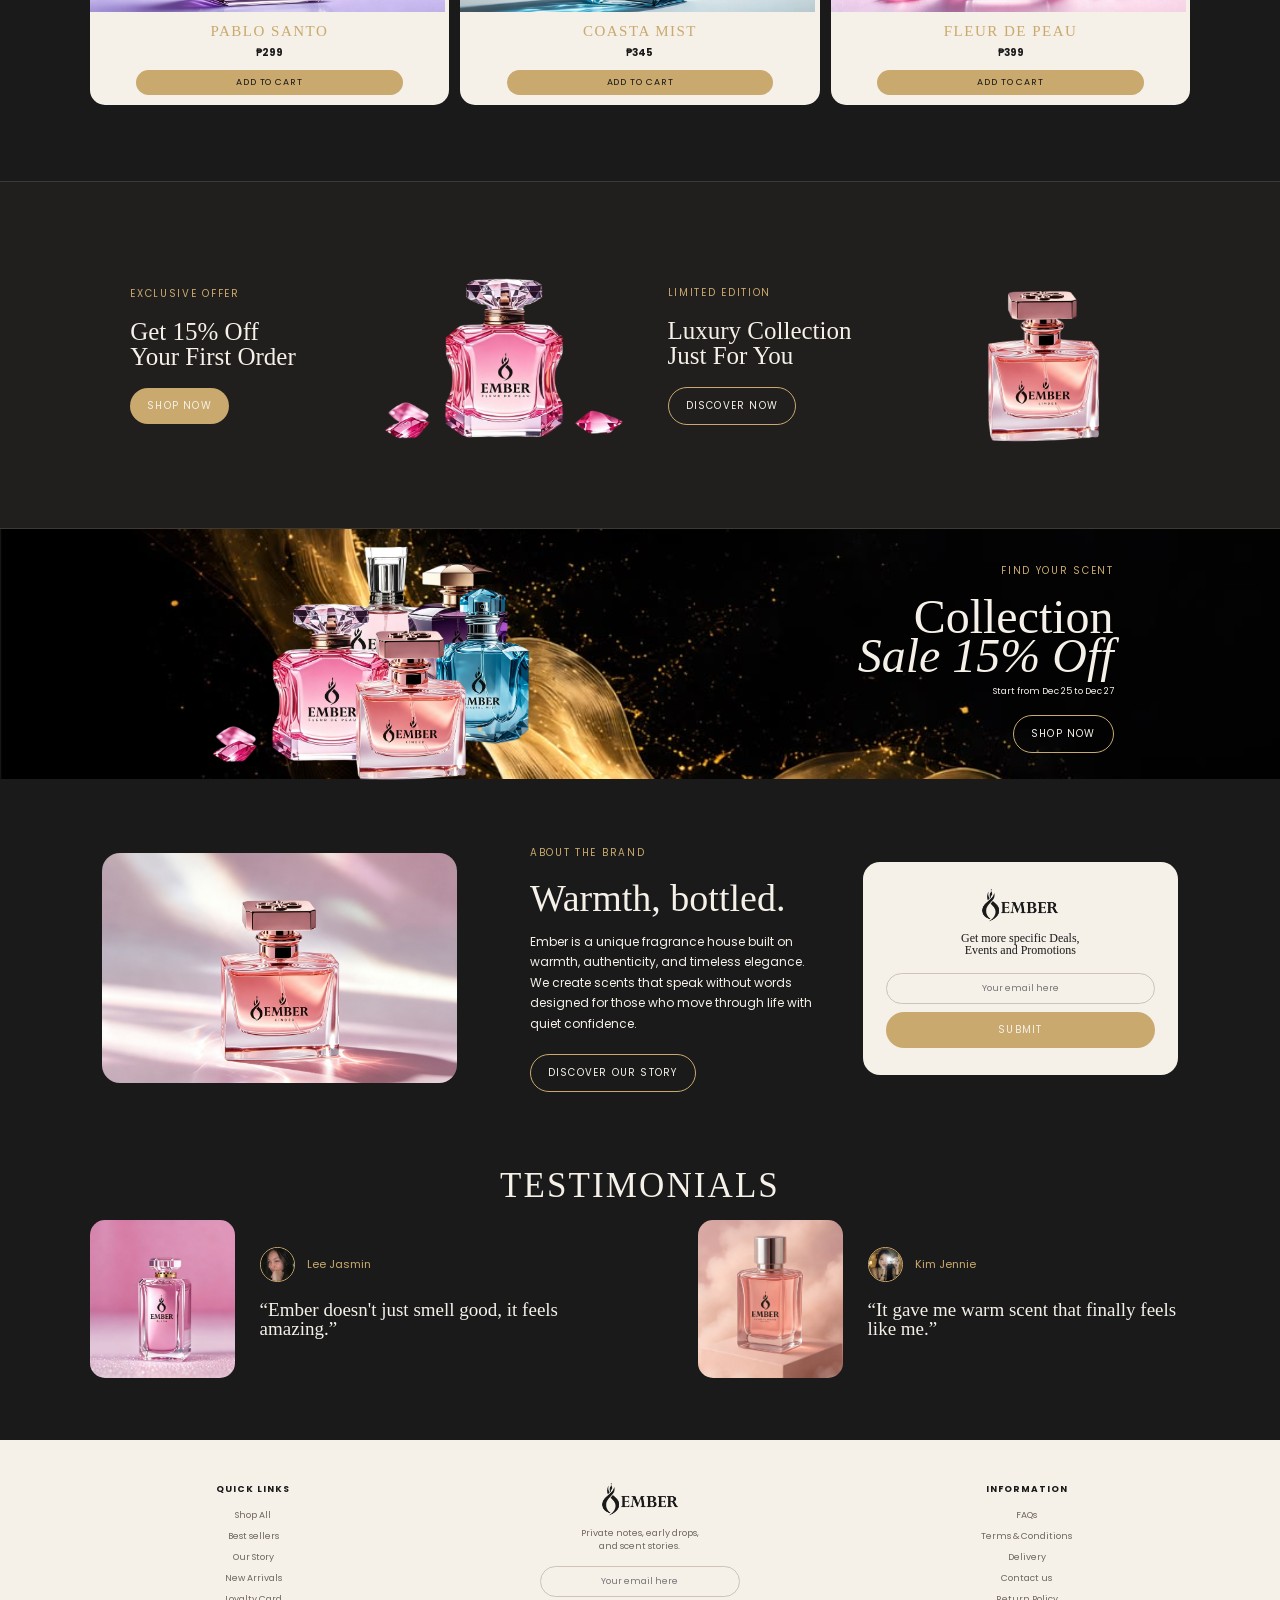
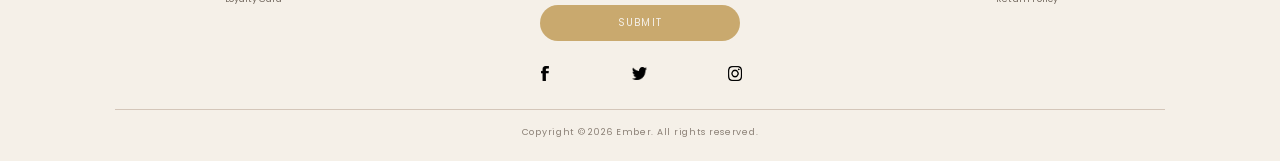
==== commit 6d8a36d4: "add shop and best-sellers webpages (HTML & CSS)" ====
--- a/index.html
+++ b/index.html
@@ -5,11 +5,9 @@
   <meta name="viewport" content="width=device-width, initial-scale=1.0">
   <title>Document</title>
 
-  <link rel="preconnect" href="https://fonts.googleapis.com">
-  <link rel="preconnect" href="https://fonts.gstatic.com" crossorigin>
   <link href="https://fonts.googleapis.com/css2?family=Montserrat:ital,wght@0,100..900;1,100..900&family=Poppins:ital,wght@0,100;0,200;0,300;0,400;0,500;0,600;0,700;0,800;0,900;1,100;1,200;1,300;1,400;1,500;1,600;1,700;1,800;1,900&display=swap" rel="stylesheet">
 
-  <link rel="stylesheet" href="styles.css">
+  <link rel="stylesheet" href="./styles/home.css">
 </head>
 <body>
     <main class="homepage">
@@ -25,9 +23,11 @@
         </nav>
 
         <div class="header-actions">
-          <button class="login-button">
-            Login / Register
-          </button>
+          <a href="/auth.html">
+            <button class="login-button">
+              Login / Register
+            </button>
+          </a>
         </div>
       </header>
 
@@ -41,7 +41,6 @@
           <img class="image-1" src="images/products/1-transparent.png" alt="">
           <img class = "image-2" src="images/products/11-transparent.png" alt="">
         </div>  
-      </div>
     </section>
 
     <section class="trust-strip">
@@ -51,7 +50,7 @@
         </div>
       <div>
         <strong>Free delivery</strong>
-        <small>On all orders over $150</small>
+        <small>On all orders over &#8369;500</small>
       </div>
     </div>
       
@@ -236,7 +235,7 @@
       </div>
     </section>
 
-    <section class="about-section" id="about">
+    <section class="about-section">
       <div class="image-placeholder">
         <img src="images/products/4.png" alt="">
       </div>
@@ -308,11 +307,11 @@
     <footer class="site-footer">
       <div class="footer-links"><div>
         <strong>Quick links</strong>
-        <a href="#bestsellers">New arrivals</a>
-        <a href="#bestsellers">Best sellers</a>
-        <a href="#bestsellers">Gift sets</a>
-        <a href="#about">About us</a>
-        <a href="#contact">Sample kits</a>
+        <a href="#">Shop All</a>
+        <a href="#">Best sellers</a>
+        <a href="#">Our Story</a>
+        <a href="#">New Arrivals</a>
+        <a href="#">Loyalty Card</a>
       </div>
       
       <div class="footer-signup">
@@ -338,11 +337,11 @@
         
         <div>
           <strong>Information</strong>
-          <a href="#contact">FAQs</a>
-          <a href="#contact">Track order</a>
-          <a href="#contact">Delivery</a>
+          <a href="#">FAQs</a>
+          <a href="#">Terms & Conditions</a>
+          <a href="#">Delivery</a>
           <a href="#contact">Contact us</a>
-          <a href="#contact">Return</a>
+          <a href="#">Return Policy</a>
         </div>
       </div>
       
--- a/styles/home.css
+++ b/styles/home.css
@@ -0,0 +1,1040 @@
+:root{
+  --ink:#1A1A1A;
+  --paper:#F5F0E8;
+  --champagne:#C9A96E;
+  --champagne-light:#d0b77f;
+  --line:#3d3934;
+  --serif: 'Perpetua', Georgia, serif;
+  --sans:'Poppins',Arial,sans-serif;
+  --ease:cubic-bezier(.23,1,.32,1)
+}
+
+*{
+  box-sizing:border-box
+}
+  
+html{
+  scroll-behavior:smooth
+}
+
+body{
+  margin:0;
+  background:var(--ink);
+  color:var(--paper);
+  font-family:var(--sans);
+  font-size:14px
+}
+
+a{
+  color:inherit;
+  text-decoration:none
+}
+
+button,input{
+  font:inherit
+}
+
+button{
+  border:0;
+  cursor:pointer
+}
+
+.homepage{
+  overflow:hidden;
+  background:var(--ink)
+}
+
+.homepage-header{
+  height:76px;
+  padding:0 clamp(24px,5vw,74px);
+  display:flex;
+  align-items:center;
+  gap:clamp(24px,5vw,72px);
+  border-bottom:1px solid #f4ece314;
+  position:relative;
+  z-index:5
+}
+
+.homepage-header img{
+  width: 80px;
+  height: 35px;
+  object-fit: cover;
+  margin-right: 52px;
+}
+
+.main-nav{
+  display:flex;
+  align-items:center;
+  gap:clamp(17px,2.5vw,38px);
+  margin:auto;
+  font-size:10px;
+  letter-spacing:.14em;
+  text-transform:uppercase;
+  color: var(--paper)
+}
+
+.main-nav a{
+  padding:30px 0;
+  position:relative;
+  transition:color .2s
+}
+
+.main-nav a:hover,.main-nav .active{color:#fff}.main-nav .active:after{
+  content:"";
+  height:1px;
+  width:100%;
+  position:absolute;
+  left:0;
+  bottom:23px;
+  background:var(--champagne)
+}
+
+.header-actions{
+  display:flex;
+  align-items:center;
+  gap:16px
+}
+
+.login-button,.button{
+  border-radius:999px;
+  padding:10px 17px;
+  text-transform:uppercase;
+  letter-spacing:.12em;
+  font-size:10px;
+  transition:transform .16s var(--ease),background .2s,color .2s
+}
+
+.login-button{
+  background:var(--champagne);
+  color:var(--ink)
+}
+
+.login-button:hover,.button-champagne:hover, .circle-link:hover{
+  background:var(--champagne-light)
+}
+
+.hero{
+  min-height:520px;
+  display:grid;
+  grid-template-columns:58% 42%;
+  align-items:center;
+  padding:28px clamp(24px,8vw,120px) 36px clamp(24px,9vw,138px);
+  position:relative 
+}
+
+.hero-text{
+  position:relative;
+  z-index:1;
+  grid-column: 2;
+  grid-row: 1;
+}
+
+.hero h1{
+  font:500 clamp(64px,8.4vw,124px)/.78 var(--serif);
+  letter-spacing:-.045em;
+  line-height: 0.85;
+  margin:0 0 28px
+}
+
+.hero h1 em{
+  color:var(--champagne-light);
+  font-weight:500
+}
+
+.button{
+  display:inline-flex;
+  align-items:center;
+  gap:10px
+}
+
+.button-champagne{
+  background:var(--champagne);
+  color:var(--paper)
+}
+
+.button-dark{
+  background:var(--ink);
+  color:var(--paper)
+}
+
+.button-dark:hover{
+  background:var(--paper);
+  color:var(--ink)
+}
+
+.button-outline{
+  border:1px solid var(--champagne);
+  color:var(--paper);
+  background:transparent
+}
+
+.button-outline:hover{
+  background:var(--champagne)
+}
+
+button:active,.button:active, .circle-link:active{
+  transform:scale(.97)
+}
+
+.hero-art{
+  height:410px;
+  position:relative;
+  display:block;
+  grid-column: 1;
+  grid-row: 1;
+}
+
+.hero-art .image-1{
+  position: absolute;
+  left: -45%;
+  bottom: -70;
+  width: 800px;
+  height: 500px;
+  object-fit: cover;
+  z-index: 2;
+}
+
+.hero-art .image-2{
+  position: absolute;
+  left: 24%;
+  bottom: 15;
+  width: 380px;
+  height: 400px;
+  object-fit: cover;
+  z-index: 1;
+}
+
+.image-placeholder {
+  position:relative;
+  display:flex;
+  align-items:center;
+  overflow:hidden;
+}
+
+
+.trust-strip{
+  display:grid;
+  grid-template-columns:repeat(3,1fr);
+  margin:0 clamp(24px,7vw,104px);
+  padding:23px 0
+}
+
+.trust-item{
+  display:flex;
+  gap:12px;
+  align-items:center;
+  justify-content:center
+}
+
+.trust-icon {
+  background:var(--champagne);
+  width: 40px;
+  height: 40px;
+  border-radius: 50%;
+  display:flex;
+  align-items:center;
+  justify-content:center
+}
+
+.trust-icon img {
+  width: 24px;
+  height: 20px;
+  flex-shrink: 0;
+  object-fit: contain;
+}
+
+.trust-item strong,.trust-item small{
+  display:block
+}
+
+.trust-item strong{
+  font-size:10px;
+  letter-spacing:.08em;
+  text-transform:uppercase
+}
+
+.trust-item small{
+  font-size:9px;
+  color:var(--paper);
+  margin-top:4px
+}
+
+.loyalty-section{
+  display:grid;
+  grid-template-columns:340px 1fr;
+  gap:9vw;
+  align-items:center;
+  padding:62px clamp(24px,9vw,138px)
+}
+
+.loyalty-card{
+  background-color:var(--champagne);
+  color:var(--paper);
+  padding:29px 24px;
+  border-radius:20px;
+  min-height:180px;
+  box-shadow:inset 0 0 0 1px #fff2,0 14px 30px #0002
+}
+
+.eyebrow{
+  text-transform:uppercase;
+  letter-spacing:.17em;
+  font-size:10px;
+  color:var(--paper);
+  margin:0 0 18px
+}
+
+.loyalty-card .eyebrow{
+  color:var(--paper)
+}
+
+.loyalty-card h2{
+  font:500 25px/1 var(--serif);
+  margin:0 0 14px
+}
+
+.loyalty-card>p:not(.eyebrow){
+  font-size:10px;
+  color:var(--paper);
+  margin:0 0 15px
+}
+
+.perks{
+  display:grid;
+  grid-template-columns:repeat(3,1fr);
+  gap:30px;
+  align-items: start;
+}
+
+.perk{
+  text-align:center;
+  display: flex;
+  flex-direction: column;
+  align-items: center;
+}
+
+.perk-icon{
+  display:flex;
+  align-items:center;
+  justify-content:center;
+  width: 38px;
+  height: 38px;
+  border-radius: 50%;
+  margin: 0 auto 12px;
+  background:var(--champagne);
+}
+
+.perk-icon img, .circle-link img {
+  width: 22px;
+  height: 22px;
+  object-fit: contain;
+}
+
+.perk strong,.perk small{
+  display:block
+}
+
+.perk strong{
+  font-size:10px;
+  text-transform:uppercase;
+  letter-spacing:.08em
+}
+
+.perk small{
+  font-size:9px;
+  line-height:1.4;
+  color:var(--paper);
+  max-width:120px;
+  margin:5px auto 0
+}
+
+.catalog-section{
+  padding:20px clamp(24px,7vw,104px) 76px
+}
+
+.section-heading{
+  display:flex;
+  align-items:end;
+  justify-content:space-between;
+  margin-bottom:17px
+}
+
+.section-heading div {
+  display:flex;
+  align-items:center;
+  justify-content: center;
+}
+
+.section-heading h2{
+  font:200 35px/1 var(--serif);
+  margin:0;
+  text-transform:uppercase;
+  letter-spacing:.06em;
+}
+
+.circle-link{
+  display: flex;
+  align-items: center;
+  justify-content: center;
+  height:38px;
+  width:38px;
+  place-items:center;
+  border-radius:50%;
+  background-color: var(--champagne);
+}
+
+.product-grid{
+  display:grid;
+  grid-template-columns:repeat(3,1fr);
+  gap:11px
+}
+
+.product-card{
+  background:var(--paper);
+  border-radius:15px;
+  overflow:hidden;
+  color:var(--ink);
+  transition:transform .24s var(--ease),box-shadow .24s
+}
+
+.product-card:hover{
+  transform:translateY(-5px);
+  box-shadow:0 16px 30px #0005
+}
+
+.product-card .image-placeholder{
+  height:202px;
+  border:0;
+  border-radius:0;
+  color:var(--ink)
+}
+
+.image-placeholder img {
+  width: 355px;
+  height: 240px;
+  object-fit: cover;
+}
+
+.product-info{
+  padding:11px 13px 10px;
+  text-align:center
+}
+
+.product-info h3{
+  font:500 15px var(--serif);
+  color: var(--champagne);
+  text-transform:uppercase;
+  letter-spacing:.1em;margin:0 0 1px
+}
+
+.product-info strong{
+  font-size:10px;
+  color:var(--ink)
+}
+
+.add-button{
+  display:block;
+  background:var(--champagne);
+  color:var(--ink);
+  border-radius:999px;
+  padding:6px 16px;
+  margin:8px auto 0;
+  width:80%;
+  font-size:9px;
+  letter-spacing:.1em;
+  text-transform:uppercase;
+  transition:background .2s,color .2s
+}
+
+.add-button:hover{
+  background:var(--champagne-light);
+  color:var(--ink)
+}
+
+.offers-section{
+  display:grid;
+  grid-template-columns:1fr 1fr 1fr 1fr;
+  align-items:center;
+  background:#211f1d;
+  border-top:1px solid var(--line);
+  border-bottom:1px solid var(--line);
+  padding:48px clamp(24px,9vw,138px);
+  gap:25px
+}
+
+.offers-section article{
+  padding:0 15px
+}
+
+.offers-section h2{
+  font:500 25px/.93 var(--serif);
+  margin:0 0 19px;
+  line-height: 0.99;
+}
+
+.offers-section .eyebrow, .campaign-section .eyebrow, .about-copy .eyebrow{
+  color: var(--champagne);
+}
+
+.offers-section .image-placeholder{
+  display: flex;
+  align-items: center;
+  justify-content: center;
+}
+
+.offers-section .image-placeholder img{
+  height:250px;
+  border-radius:15px;
+  width: 500px;
+  object-fit: cover;
+}
+
+.campaign-section{
+  height:250px;
+  display:grid;
+  grid-template-columns: 1fr 1fr;
+  justify-content:flex-end;
+  align-items:center;
+  padding:34px 13%;
+  background-color: var(--ink);
+  background: url("/images/background\ img/collection-sale.jpg") center center / cover no-repeat;
+}
+
+.campaign-section .image-placeholder img{
+  height: 300px;
+  border-radius:15px;
+  width: 500px;
+  object-fit: contain;
+  margin-bottom: -20px;
+}
+
+.campaign-copy{
+  position:relative;
+  text-align:right;
+}
+
+.campaign-copy h2{
+  font:500 48px/.82 var(--serif);
+  margin:0 0 9px
+}
+
+.campaign-copy p:not(.eyebrow){
+  font-size:9px;
+  color:var(--paper);
+  margin:0 0 17px
+}
+
+.about-section{
+  display:grid;
+  grid-template-columns:1.2fr .9fr 1fr;
+  align-items:center;
+  gap:50px;
+  padding:66px clamp(24px,8vw,120px)
+}
+
+.about-section>.image-placeholder img{
+  height:230px;
+  border-radius:18px
+}
+
+
+.about-copy h2{
+  font:500 38px/1 var(--serif);
+  margin:0 0 15px
+}
+
+.about-copy>p:not(.eyebrow){
+  font-size:12px;
+  line-height:1.7;
+  color:var(--paper);
+  margin:0 0 20px
+}
+
+.subscribe-card{
+  background:var(--paper);
+  color:var(--ink);
+  border-radius:17px;
+  padding:27px 23px;
+  text-align:center;
+}
+
+.subscribe-card .image-placeholder, .footer-brand{
+  display: flex;
+  align-items: center;
+  justify-content: center;
+}
+
+.subscribe-card img, .footer-brand img{
+  width: 80px;
+  height: 35px;
+  object-fit: cover;
+}
+
+.subscribe-card h4{
+  font:500 12px/1.05 var(--serif);
+  margin:8px 0 16px
+}
+
+.subscribe-form{
+  display:flex;
+  flex-direction:column;
+  gap:8px
+}
+
+.subscribe-card input,.footer-signup input{
+  border:1px solid #cfc3b7;
+  border-radius:999px;
+  padding:8px 14px;
+  font-size:9px;
+  outline:none;
+  background:transparent;
+  text-align: center;
+}
+
+.subscribe-card button, .subscribe-form button{
+  display: flex;
+  justify-content: center;
+  align-items: center;
+}
+
+.success-message{
+  font-size:10px;color:#84704c;
+  line-height:1.5
+}
+
+.testimonial-section{
+  padding:10px clamp(24px,7vw,104px) 62px
+}
+
+.centered{
+  justify-content:center;
+  text-align:center
+}
+
+.testimonial-grid{
+  display:grid;
+  grid-template-columns:1fr 1fr;
+  gap:9vw
+}
+
+.testimonial-grid article{
+  display:flex;
+  align-items:center;
+  gap:25px
+}
+
+.testimonial-grid .image-placeholder{
+  height:158px;
+  width:145px;
+  object-fit: cover;
+  flex:none;
+  border-radius:15px;
+}
+
+.testimonial-grid .image-placeholder img {
+  height:158px;
+  width:145px;
+  object-fit: cover;
+}
+
+.testimonial-grid article>div:last-child p{
+  font:500 19px/1.05 var(--serif);
+  margin:0 0 12px
+}
+
+.profile {
+  display: flex;
+  align-items: center;
+  justify-content: start;
+  margin-bottom: 18px;
+}
+
+.profile img{
+  width: 35px;
+  height: 35px;
+  object-fit: cover;
+  border-radius: 50%;
+  border:1px solid var(--champagne);
+  margin-right: 12px;
+}
+
+.testimonial-grid small{
+  font-size:11px;
+  color:var(--champagne);
+}
+
+.site-footer{
+  background:var(--paper);
+  color:var(--ink);
+  padding:43px clamp(24px,9vw,138px) 22px
+}
+
+.footer-links{
+  display:grid;
+  grid-template-columns:1fr 1.3fr 1fr;
+  gap:70px
+}
+
+.footer-links>div:not(.footer-signup){
+  display:flex;
+  flex-direction:column;
+  align-items: center;
+  gap:8px
+}
+
+.footer-links strong{
+  text-transform:uppercase
+  ;font-size:9px;
+  letter-spacing:.12em;margin-bottom:5px
+}
+
+.footer-links a{
+  font-size:9px;
+  color:#71675d
+}
+
+.footer-signup{
+  text-align:center
+}
+
+.footer-signup p{
+  font-size:9px;
+  color:#71675d;
+  line-height:1.4
+}
+
+.footer-signup form{
+  max-width:200px;
+  margin:14px auto
+}
+
+.socials{
+  display:flex;
+  align-items: center;
+  justify-content: center;
+  gap: 80px;
+  margin-top:25px;
+}
+
+.socials img{
+  width: 15px;
+  height: 15px;
+  object-fit: contain;
+}
+
+.copyright{
+  text-align:center;
+  border-top:1px solid #d4c6b9;
+  padding-top:16px;
+  margin:28px 0 0;
+  color:#8b8076;
+  font-size:9px;
+  letter-spacing:.08em
+}
+
+@media (max-width: 800px) {
+  .homepage-header {
+    height: auto;
+    min-height: 76px;
+    padding: 16px 24px 10px;
+    display: grid;
+    grid-template-columns: 1fr auto;
+    grid-template-areas:
+      "logo actions"
+      "nav nav";
+    gap: 14px 20px;
+  }
+
+  .homepage-header > img {
+    grid-area: logo;
+    width: 80px;
+    height: 35px;
+    margin: 0;
+    object-fit: contain;
+  }
+
+  .main-nav {
+    grid-area: nav;
+    width: 100%;
+    margin: 0;
+    padding: 4px 0 0;
+    display: flex;
+    justify-content: center;
+    align-items: center;
+    flex-wrap: wrap;
+    gap: clamp(12px, 4vw, 24px);
+    font-size: clamp(8px, 1.8vw, 10px);
+  }
+
+  .main-nav a {
+    padding: 6px 0;
+    white-space: nowrap;
+  }
+
+  .main-nav .active:after {
+    bottom: 0;
+  }
+
+  .header-actions {
+    grid-area: actions;
+    display: flex;
+    align-items: center;
+  }
+
+  .login-button {
+    padding: 8px 12px;
+    font-size: 8px;
+    white-space: nowrap;
+  }
+
+  .hero {
+    grid-template-columns: 1fr;
+    min-height: auto;
+    padding: 35px 24px 45px;
+    text-align: center;
+  }
+
+  .hero-text,
+  .hero-art {
+    grid-column: auto;
+    grid-row: auto;
+  }
+
+  .hero-art {
+    order: -1;
+    width: 100%;
+    height: 300px;
+    overflow: visible;
+  }
+
+  .hero-art .image-1 {
+    left: -18%;
+    bottom: -5px;
+    width: 135%;
+    max-width: none;
+    height: 310px;
+    object-fit: contain;
+  }
+
+  .hero-art .image-2 {
+    left: 15%;
+    bottom: 0;
+    width: 90%;
+    max-width: none;
+    height: 300px;
+    object-fit: contain;
+  }
+
+  .hero h1 {
+    font-size: clamp(58px, 13vw, 90px);
+  }
+
+  .trust-strip,
+  .loyalty-section,
+  .about-section {
+    grid-template-columns: 1fr;
+  }
+
+  .trust-strip {
+    margin: 0 24px;
+    gap: 16px;
+  }
+
+  .trust-item {
+    justify-content: flex-start;
+  }
+
+  .loyalty-section,
+  .about-section {
+    padding: 48px 24px;
+    gap: 28px;
+  }
+
+  .perks {
+    grid-template-columns: repeat(3, 1fr);
+    gap: 15px;
+  }
+
+  .catalog-section,
+  .testimonial-section {
+    padding-left: 24px;
+    padding-right: 24px;
+  }
+
+  .product-grid {
+    grid-template-columns: repeat(2, minmax(0, 1fr));
+    gap: 12px;
+  }
+
+  .product-card .image-placeholder {
+    height: 180px;
+  }
+
+  .product-card .image-placeholder img {
+    width: 100%;
+    height: 180px;
+    object-fit: cover;
+  }
+
+  .offers-section {
+    grid-template-columns: repeat(2, minmax(0, 1fr));
+    padding: 40px 24px;
+    gap: 20px;
+  }
+
+  .offers-section article {
+    padding: 0;
+  }
+
+  .offers-section .image-placeholder {
+    height: 200px;
+  }
+
+  .offers-section .image-placeholder img {
+    width: 100%;
+    height: 200px;
+    object-fit: contain;
+  }
+
+  .campaign-section {
+    height: auto;
+    min-height: 300px;
+    grid-template-columns: 1fr;
+    gap: 20px;
+    padding: 35px 24px;
+  }
+
+  .campaign-section .image-placeholder img {
+    width: 100%;
+    height: auto;
+    max-height: 220px;
+    object-fit: contain;
+  }
+
+  .campaign-copy {
+    text-align: center;
+  }
+
+  .campaign-copy h2 {
+    font-size: clamp(35px, 8vw, 48px);
+  }
+
+  .testimonial-grid {
+    grid-template-columns: 1fr;
+    gap: 30px;
+  }
+
+  .footer-links {
+    grid-template-columns: 1fr 1fr;
+    gap: 35px;
+  }
+
+  .footer-signup {
+    grid-column: 1 / -1;
+    grid-row: 1;
+  }
+
+  .socials {
+    gap: 40px;
+  }
+}
+
+@media (max-width: 430px) {
+  .homepage-header {
+    grid-template-columns: 1fr;
+    grid-template-areas:
+      "logo"
+      "nav";
+    justify-items: center;
+    padding: 15px 16px 10px;
+  }
+
+  .homepage-header > img {
+    justify-self: center;
+  }
+
+  .header-actions {
+    display: none;
+  }
+
+  .main-nav {
+    gap: 10px 14px;
+    font-size: 8px;
+  }
+
+  .hero {
+    padding: 25px 16px 40px;
+  }
+
+  .hero-art {
+    height: 280px;
+  }
+
+  .hero-art .image-1 {
+    left: -25%;
+    width: 150%;
+    height: 295px;
+  }
+
+  .hero-art .image-2 {
+    left: 10%;
+    width: 96%;
+    height: 285px;
+  }
+
+  .hero h1 {
+    font-size: 62px;
+  }
+
+  .perks {
+    grid-template-columns: 1fr;
+    gap: 22px;
+  }
+
+  .product-grid,
+  .offers-section {
+    grid-template-columns: 1fr;
+  }
+
+  .product-card .image-placeholder,
+  .product-card .image-placeholder img {
+    height: 220px;
+  }
+
+  .offers-section .image-placeholder,
+  .offers-section .image-placeholder img {
+    height: 220px;
+  }
+
+  .campaign-section {
+    min-height: 350px;
+  }
+
+  .about-section > .image-placeholder img {
+    width: 100%;
+    height: auto;
+  }
+
+  .testimonial-grid article {
+    align-items: flex-start;
+    gap: 14px;
+  }
+
+  .testimonial-grid .image-placeholder,
+  .testimonial-grid .image-placeholder img {
+    width: 115px;
+    height: 140px;
+  }
+
+  .footer-links {
+    grid-template-columns: 1fr;
+  }
+
+  .footer-signup {
+    grid-column: auto;
+  }
+
+  .socials {
+    gap: 28px;
+  }
+}
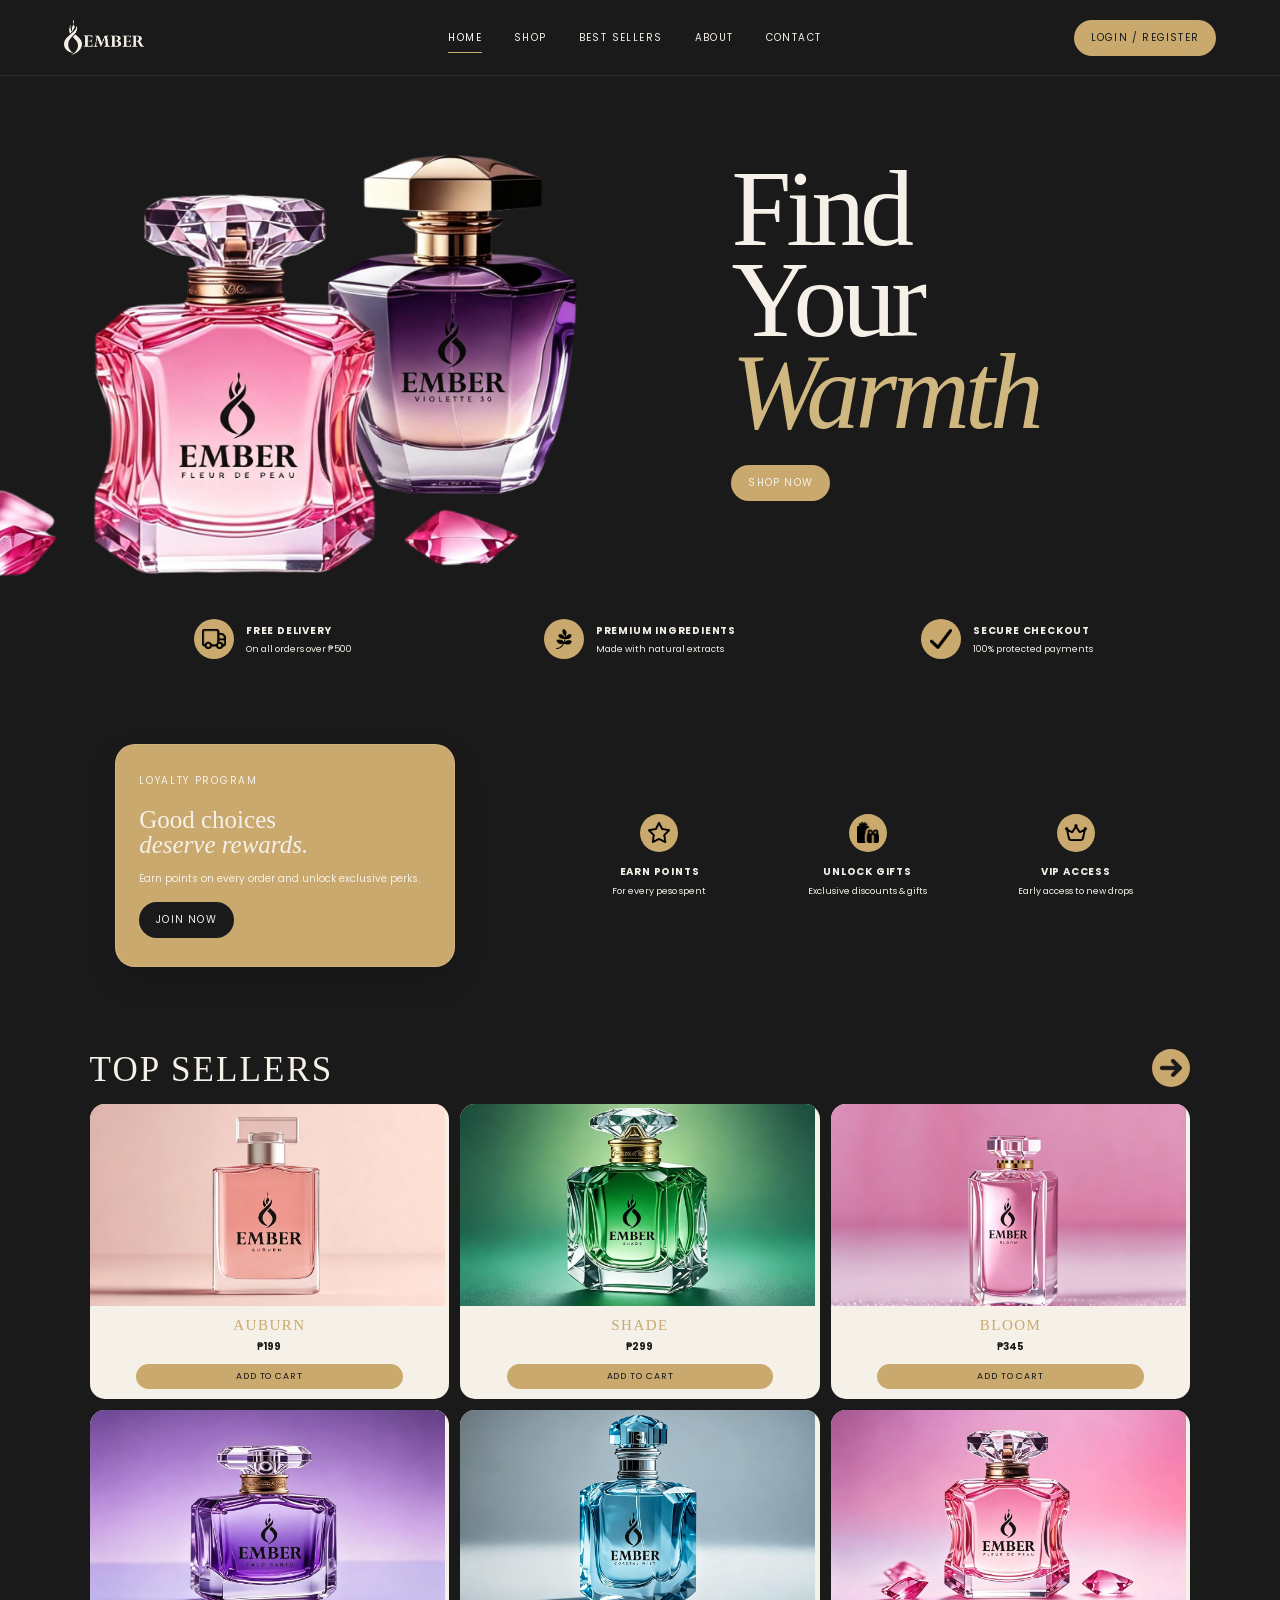
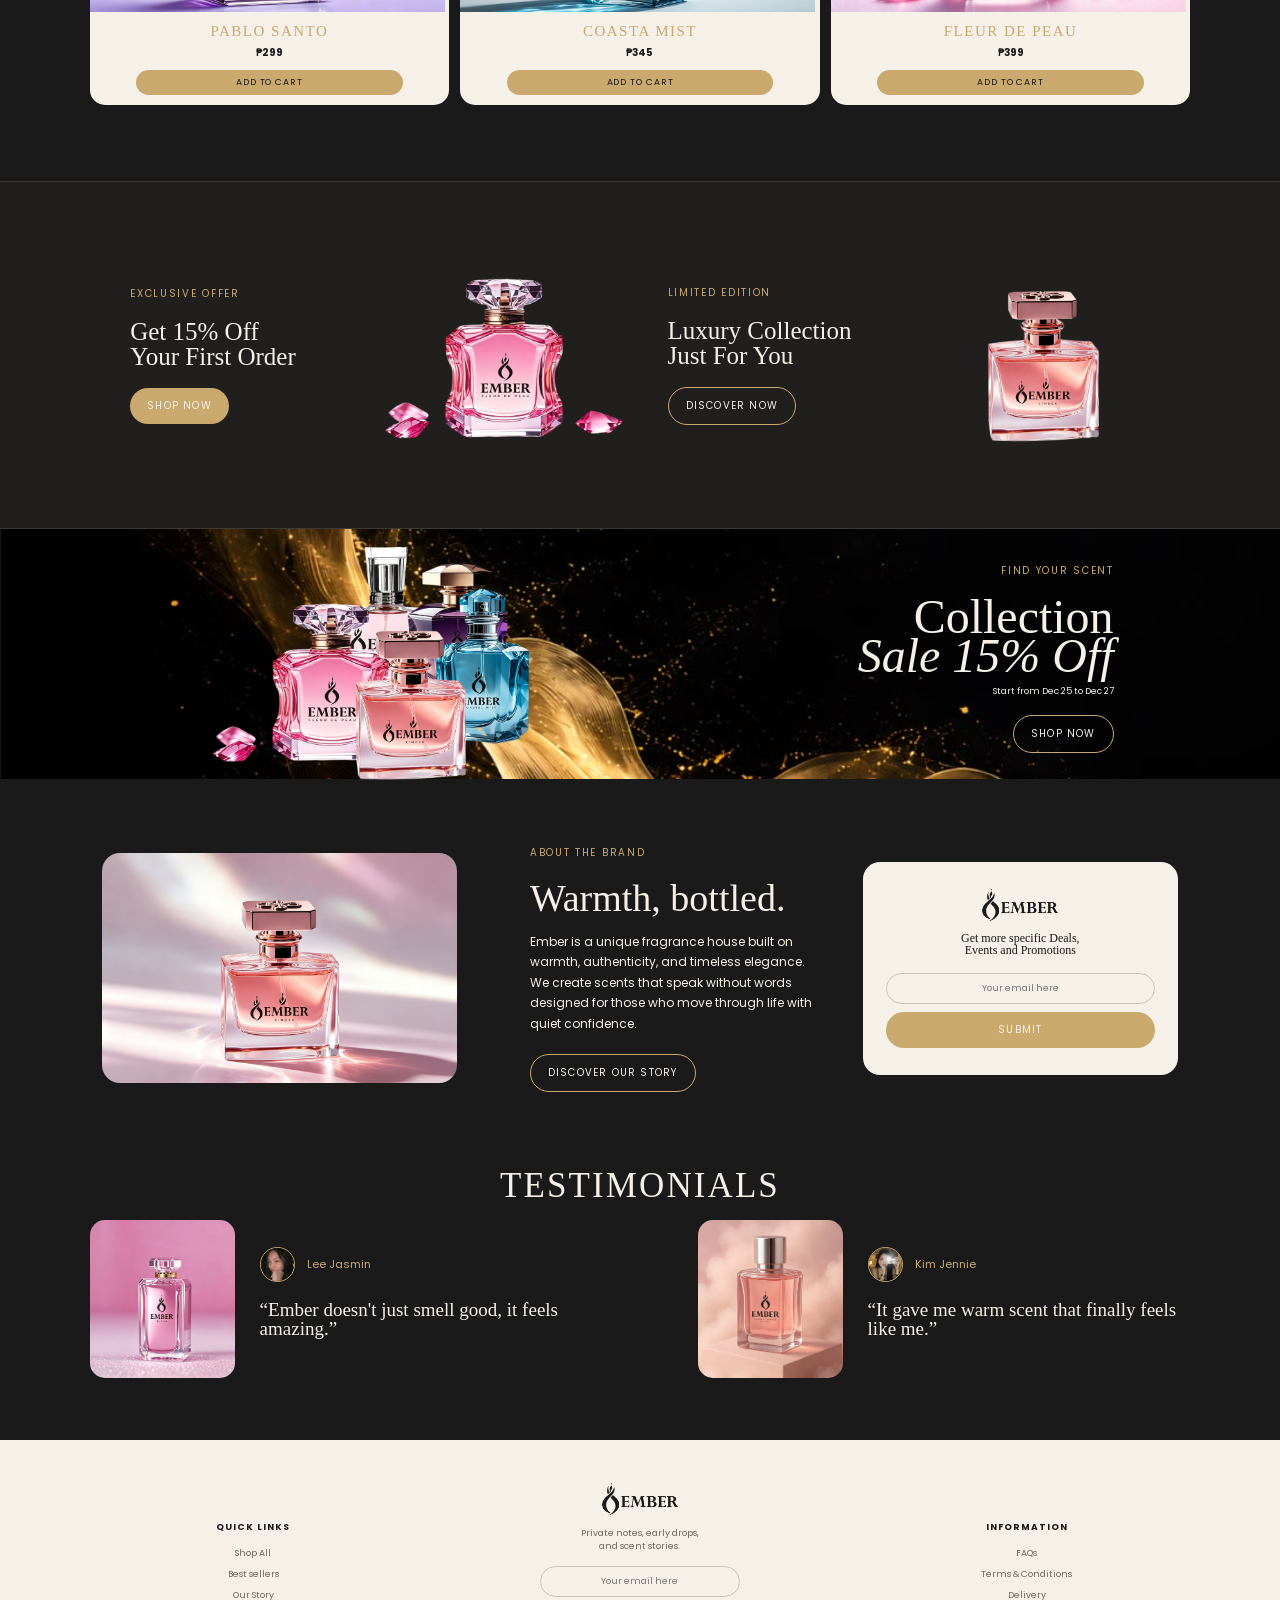
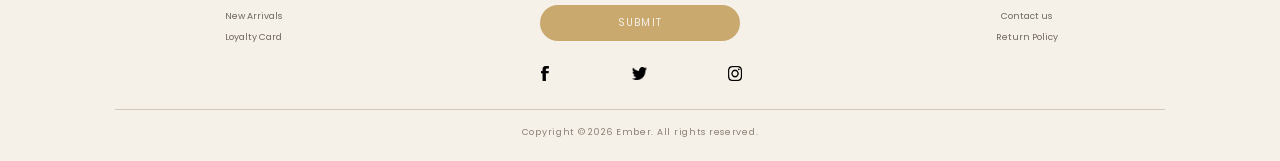
==== commit f4d92958: "center links in footer, and add authentication (HTML & CSS)" ====
--- a/index.html
+++ b/index.html
@@ -16,14 +16,14 @@
         
         <nav class="main-nav">
           <a class="active" href="#top">Home</a>
-          <a href="#bestsellers">Shop</a>
-          <a href="#bestsellers">Best Sellers</a>
-          <a href="#about">About</a>
-          <a href="#contact">Contact</a>
+          <a href="./pages/shop.html">Shop</a>
+          <a href="./pages/best-sellers.html">Best Sellers</a>
+          <a href="./pages/about.html">About</a>
+          <a href="./pages/contact.html">Contact</a>
         </nav>
 
         <div class="header-actions">
-          <a href="/auth.html">
+          <a href="./pages/auth.html">
             <button class="login-button">
               Login / Register
             </button>
--- a/styles/home.css
+++ b/styles/home.css
@@ -679,6 +679,7 @@
   display:flex;
   flex-direction:column;
   align-items: center;
+  justify-content: center;
   gap:8px
 }
 
